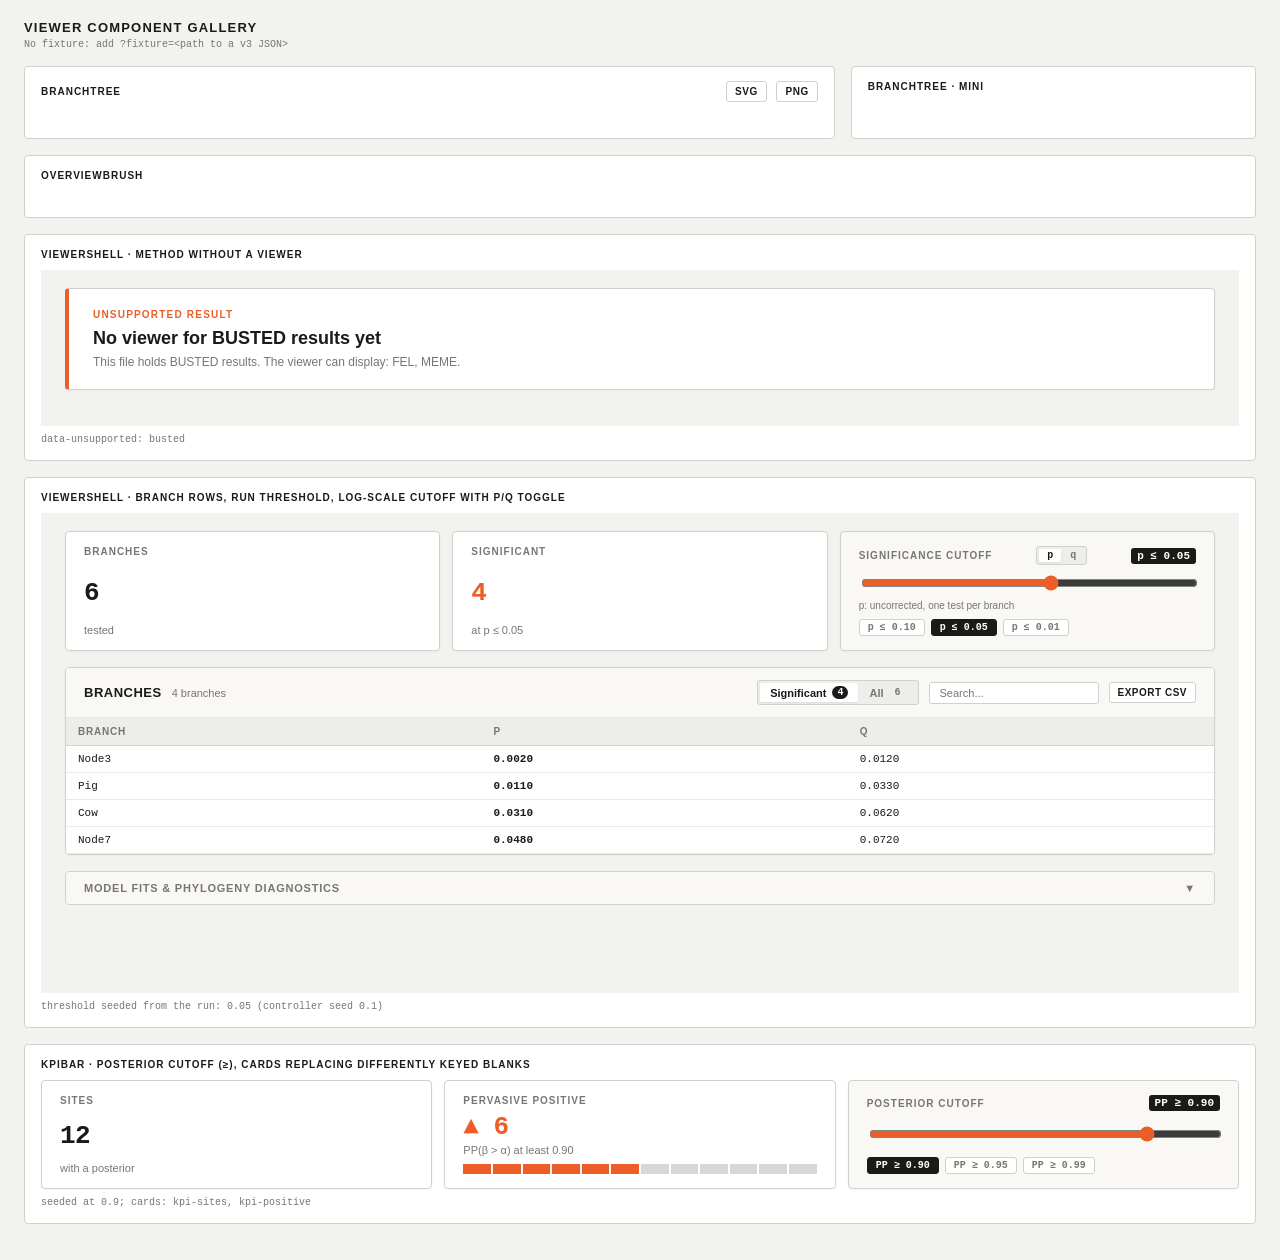
==== viz/fel-viewer/gallery.html @ 4c76a010 "viewer core: threshold controller caption, p/q toggle, log scale The controller config gains a capti" ====
<!DOCTYPE html>
<html lang="en">
<head>
  <meta charset="UTF-8" />
  <meta name="viewport" content="width=device-width, initial-scale=1.0" />
  <title>Viewer Component Gallery</title>
  <!--
    Developer gallery for viewer components that FEL/MEME do not mount. It loads the src
    modules directly (it is not embedded in hyphy3), so serve this directory over http:
      gallery.html?fixture=<path to a v3 JSON>[&sites=<v3 JSON with site_results>][&length=<branch_lengths key>]
    Paths are relative to this page. sites defaults to the fixture; length defaults to the
    first branch_lengths key found in phylogeny.nodes. The unsupported-method notice loads
    &unsupported=<result JSON of a method without a viewer>, or a synthetic BUSTED result.
    The branch-keyed shell runs a gallery-local config over synthetic branch rows, with a
    log-scale controller whose p/q toggle drives the shell's statistic. The posterior
    controller runs a standalone KpiBar over synthetic posteriors.
  -->
  <link rel="stylesheet" href="src/styles/viewer.css" />
  <style>
    body {
      margin: 0;
      padding: 20px 24px 36px;
      background-color: var(--chassis);
      color: var(--ink);
      font-family: -apple-system, BlinkMacSystemFont, "Helvetica Neue", Helvetica, Arial, sans-serif;
      -webkit-font-smoothing: antialiased;
    }
    h1 {
      font-size: 13px;
      letter-spacing: 1.2px;
      text-transform: uppercase;
      margin: 0 0 4px;
    }
    .gallery-source {
      font-family: "SF Mono", Monaco, monospace;
      font-size: 10px;
      color: var(--stone);
      margin-bottom: 16px;
    }
    .gallery-row {
      display: grid;
      grid-template-columns: minmax(0, 2fr) minmax(0, 1fr);
      gap: 16px;
      margin-bottom: 16px;
    }
    .gallery-card {
      background-color: var(--panel);
      border: 1px solid var(--hairline);
      border-radius: 4px;
      padding: 14px 16px;
      min-width: 0;
    }
    .gallery-card-head {
      display: flex;
      align-items: center;
      justify-content: space-between;
      margin-bottom: 10px;
      font-size: 10px;
      font-weight: 700;
      letter-spacing: 1px;
      text-transform: uppercase;
    }
    .gallery-card-head .plot-tool-btn {
      margin-left: 6px;
    }
    .gallery-note {
      font-family: "SF Mono", Monaco, monospace;
      font-size: 10px;
      color: var(--stone);
      margin-top: 8px;
      min-height: 12px;
    }
    body > .gallery-card + .gallery-card {
      margin-top: 16px;
    }
    #shell-unsupported.hyphy-fel-container {
      min-height: 0;
    }
    .gallery-card-head .seg-btn {
      font-size: 10px;
    }
  </style>
</head>
<body>
  <h1>Viewer Component Gallery</h1>
  <div class="gallery-source" id="gallery-source">No fixture: add ?fixture=&lt;path to a v3 JSON&gt;</div>

  <div class="gallery-row">
    <div class="gallery-card">
      <div class="gallery-card-head">
        <span>BranchTree</span>
        <span>
          <button type="button" class="plot-tool-btn" id="tree-svg">SVG</button>
          <button type="button" class="plot-tool-btn" id="tree-png">PNG</button>
        </span>
      </div>
      <div id="tree-full"></div>
      <div class="gallery-note" id="tree-note"></div>
    </div>
    <div class="gallery-card">
      <div class="gallery-card-head"><span>BranchTree · mini</span></div>
      <div id="tree-mini"></div>
    </div>
  </div>

  <div class="gallery-card">
    <div class="gallery-card-head"><span>OverviewBrush</span></div>
    <div id="brush"></div>
    <div class="gallery-note" id="brush-note"></div>
  </div>

  <div class="gallery-card">
    <div class="gallery-card-head"><span>ViewerShell · method without a viewer</span></div>
    <div id="shell-unsupported"></div>
    <div class="gallery-note" id="shell-note"></div>
  </div>

  <div class="gallery-card">
    <div class="gallery-card-head">
      <span>ViewerShell · branch rows, run threshold, log-scale cutoff with p/q toggle</span>
    </div>
    <div id="shell-branches"></div>
    <div class="gallery-note" id="branch-note"></div>
  </div>

  <div class="gallery-card">
    <div class="gallery-card-head"><span>KpiBar · posterior cutoff (≥), cards replacing differently keyed blanks</span></div>
    <div id="kpi-posterior"></div>
    <div class="gallery-note" id="posterior-note"></div>
  </div>

  <script type="module">
    import { ViewerShell } from './src/shell/viewer-shell.js';
    import { KpiBar, thresholdPasses, thresholdRelation } from './src/components/kpi-bar.js';
    import { ResultsTable } from './src/components/results-table.js';
    import { Drawer } from './src/components/drawer.js';
    import { BranchTree } from './src/components/branch-tree.js';
    import { OverviewBrush } from './src/components/overview-brush.js';
    import { PALETTE } from './src/data/palette.js';
    import { formatPValue, formatThreshold } from './src/core/format.js';

    const params = new URLSearchParams(location.search);
    const fetchJSON = path => fetch(path).then(r => {
      if (!r.ok) throw new Error(`${path}: HTTP ${r.status}`);
      return r.json();
    });

    // Sample style callback, shaped for aBSREL node metadata: significant branches are
    // split into their omega classes by proportion and labelled with the corrected p;
    // untested branches are dashed grey; everything else stays plain ink.
    function sampleStyle(threshold) {
      return (node, meta) => {
        if (!meta) return null;
        if (meta.is_tested === false) return { stroke: PALETTE.branchGrey, dash: [4, 3] };
        const p = meta.corrected_p_value;
        if (!(p <= threshold)) return null;
        return {
          stroke: PALETTE.accent,
          width: 3,
          segments: (meta.rate_distribution || []).map(c => ({
            fraction: c.proportion,
            stroke: c.omega > 1 ? PALETTE.accent : (c.omega < 1 ? PALETTE.purifying : PALETTE.ink)
          })),
          label: p === 0 ? 'p < 1e-16' : `p = ${formatPValue(p)}`
        };
      };
    }

    function firstLengthKey(nodes) {
      for (const meta of Object.values(nodes)) {
        const keys = Object.keys(meta.branch_lengths || {});
        if (keys.length) return keys[0];
      }
      return null;
    }

    function showTrees(json) {
      const phylogeny = json.phylogeny || {};
      const nodes = phylogeny.nodes || {};
      const lengthKey = params.get('length') || firstLengthKey(nodes);
      const threshold = json.statistical_tests?.branch_level_summary?.threshold ?? json.analysis?.settings?.p_threshold ?? 0.05;
      const style = sampleStyle(threshold);
      const note = document.getElementById('tree-note');

      const full = new BranchTree(document.getElementById('tree-full'), {
        lengthKey, style, exportName: 'gallery-tree',
        onHover: name => { note.textContent = name ? `hover: ${name}` : ''; },
        onSelect: name => { mini.highlight(name); }
      });
      const mini = new BranchTree(document.getElementById('tree-mini'), { lengthKey, style, mini: true });
      full.setLegend([
        { label: `ω > 1 class, Holm p ≤ ${formatThreshold(threshold)}`, stroke: PALETTE.accent },
        { label: 'ω < 1 class', stroke: PALETTE.purifying },
        { label: 'Not significant', stroke: PALETTE.ink },
        { label: 'Not tested', stroke: PALETTE.branchGrey, dash: true }
      ]);
      full.setTree(phylogeny.newick, nodes);
      mini.setTree(phylogeny.newick, nodes);
      note.textContent = `branch lengths: ${lengthKey || 'newick'}`;

      document.getElementById('tree-svg').addEventListener('click', () => full.exportSVG());
      document.getElementById('tree-png').addEventListener('click', () => full.exportPNG());
      return [full, mini];
    }

    function showBrush(json) {
      const note = document.getElementById('brush-note');
      const data = json.site_results?.data;
      const brush = new OverviewBrush(document.getElementById('brush'), {
        minSites: 0,
        threshold: json.analysis?.settings?.pvalue_threshold ?? 0.1,
        tone: (row, t) => (row.p_value <= t ? (row.beta > row.alpha ? 'accent' : 'purifying') : null),
        onSiteSelect: site => { note.textContent = `selected site ${site}`; },
        onViewportChange: (start, end) => { note.textContent = `window ${start + 1}–${end}`; }
      });
      if (!data?.site || !data.p_value) {
        note.textContent = 'This file has no site_results.p_value; pass &sites=<v3 JSON with site results>.';
        return brush;
      }
      const rows = data.site.map((site, i) => ({ site, p_value: data.p_value[i], alpha: data.alpha?.[i], beta: data.beta?.[i] }));
      brush.setData(rows, json.dataset?.codon_sites || rows.length);
      brush.setViewport(0, Math.min(40, rows.length));
      return brush;
    }

    // The shell recognizes the method but has no config for it, so it shows the notice
    // in place of a report rather than drawing the file as FEL
    async function showUnsupported() {
      const path = params.get('unsupported');
      const json = path ? await fetchJSON(path) : { analysis: { id: 'busted' } };
      const mount = document.getElementById('shell-unsupported');
      const note = document.getElementById('shell-note');
      mount.addEventListener('data-unsupported', e => { note.textContent = `data-unsupported: ${e.detail.method}`; });
      new ViewerShell(mount).load(json);
    }

    // A gallery-local branch-keyed config: rows are keyed by branch name and the parser has
    // no getSite, so the shell's site-select detail and the drawer go through config.row.
    // The file's run threshold (0.05) seeds the shell over the controller's seed (0.1),
    // and the p/q toggle switches the statistic every view tests and labels.
    const BRANCH_ROWS = [
      { branch: 'Node3', p: 0.002, q: 0.012 },
      { branch: 'Pig', p: 0.011, q: 0.033 },
      { branch: 'Cow', p: 0.031, q: 0.062 },
      { branch: 'Node7', p: 0.048, q: 0.072 },
      { branch: 'Human', p: 0.21, q: 0.25 },
      { branch: 'Mouse', p: 0.64, q: 0.64 }
    ];

    class BranchRows {
      constructor(json) {
        this.branches = json.branches;
        this.runThreshold = json.analysis.settings.pvalue_threshold;
        this.numSites = 0;
        this.numTaxa = json.branches.length;
      }
      getStats() {
        return { totalBranches: this.branches.length };
      }
    }

    const branchRow = (data, key) => data.branches.find(r => r.branch === key) || null;
    const passes = (row, t, view) => row[view.statistic] <= t;
    const significant = (view) => view.data.branches.filter(r => passes(r, view.threshold, view)).length;
    const BRANCH_CONTROLLER = {
      title: 'Significance Cutoff',
      statistic: 'p',
      direction: 'le',
      scale: 'log',
      min: 0.001,
      max: 1,
      step: 0.01,
      presets: [0.1, 0.05, 0.01],
      seed: 0.1,
      format: formatThreshold,
      caption: ({ statistic }) => statistic === 'q'
        ? 'q: Benjamini-Hochberg over the tested branches'
        : 'p: uncorrected, one test per branch',
      toggle: { statistics: ['p', 'q'] }
    };
    const statCell = (stat) => (r, view) =>
      `<td class="font-mono pval-cell ${view.statistic === stat && r[stat] <= view.threshold ? 'pval-sig font-bold' : ''}">${formatPValue(r[stat])}</td>`;

    const BRANCH_CONFIG = {
      id: 'branch-demo',
      Parser: BranchRows,
      controller: BRANCH_CONTROLLER,
      row: branchRow,
      defaultFilter: 'significant',
      kpis: (parent, hooks) => new KpiBar(parent, {
        cards: [
          { id: 'tested', label: 'Branches', value: stats => String(stats.totalBranches), sub: () => 'tested', tone: 'ink' },
          { id: 'sig', label: 'Significant', value: (stats, view) => String(significant(view)),
            sub: (stats, view) => `at ${view.statistic} ≤ ${formatThreshold(view.threshold)}`, tone: 'accent' }
        ],
        controller: BRANCH_CONTROLLER,
        threshold: hooks.threshold,
        statistic: hooks.statistic,
        onThresholdChange: hooks.onThresholdChange,
        onStatisticChange: hooks.onStatisticChange
      }),
      hero: () => ({ setData() {} }),
      table: (parent, hooks) => new ResultsTable(parent, {
        title: 'Branches',
        rowKey: 'branch',
        rows: data => data.branches,
        columns: [
          { id: 'branch', header: 'Branch', cell: r => `<td class="font-mono">${r.branch}</td>` },
          { id: 'p', header: 'p', cell: statCell('p') },
          { id: 'q', header: 'q', cell: statCell('q') }
        ],
        filters: [
          { id: 'significant', key: 'sig', label: 'Significant', count: (stats, view) => significant(view),
            test: passes, subtitle: n => `${n} branches` },
          { id: 'all', key: 'all', label: 'All', count: stats => stats.totalBranches,
            test: () => true, subtitle: n => `${n} branches` }
        ],
        emptyState: () => ({ title: 'No branch passes the cutoff.' }),
        threshold: hooks.threshold,
        statistic: hooks.statistic,
        filterType: hooks.filterType,
        onSelect: (key, row, action) => hooks.onSiteSelect(key, action)
      }),
      drawer: (container, hooks) => new Drawer(container, {
        emptyTag: 'Branch —',
        row: branchRow,
        header: (r, { threshold, statistic }) => r[statistic] <= threshold
          ? { tag: r.branch, tone: 'div', badge: `Significant (${statistic})` }
          : { tag: r.branch, tone: 'neutral', badge: 'Not significant' },
        tabs: [{
          id: 'summary',
          label: 'Branch',
          comment: 'Branch statistics',
          render: (panel, r, { statistic, threshold }) => {
            panel.textContent = `${r.branch}: ${statistic} = ${formatPValue(r[statistic])} against ${statistic} ≤ ${formatThreshold(threshold)}`;
          }
        }],
        threshold: hooks.threshold,
        statistic: hooks.statistic,
        onClose: hooks.onClose
      }),
      diagnostics: data => `<div class="diag-item"><span class="diag-lbl">Run threshold</span><span class="diag-val font-mono">${data.runThreshold}</span></div>`
    };

    function showBranchShell() {
      const mount = document.getElementById('shell-branches');
      const note = document.getElementById('branch-note');
      const shell = new ViewerShell(mount);
      shell.mount(BRANCH_CONFIG);
      mount.addEventListener('site-select', e => {
        note.textContent = `site-select: ${e.detail.site} → ${JSON.stringify(e.detail.raw)}`;
      });
      shell.load({ branches: BRANCH_ROWS, analysis: { settings: { pvalue_threshold: 0.05 } } });
      note.textContent = `threshold seeded from the run: ${shell.threshold} (controller seed ${BRANCH_CONTROLLER.seed})`;
      mount.addEventListener('statistic-change', e => {
        note.textContent = `statistic-change: ${e.detail.statistic}`;
      });
      mount.addEventListener('threshold-change', e => {
        note.textContent = `threshold-change: ${e.detail.threshold}`;
      });
    }

    // A 'ge' cutoff on posterior probabilities, FUBAR-style. The blank card is keyed
    // differently from the real ones, so setData redraws the cards from their own
    // markup, and the second card's widget gets its slot.
    const POSTERIOR_CONTROLLER = {
      title: 'Posterior Cutoff',
      statistic: 'PP',
      direction: 'ge',
      min: 0.5,
      max: 1,
      step: 0.01,
      presets: [0.9, 0.95, 0.99],
      seed: 0.9,
      format: formatThreshold
    };
    const POSTERIORS = [0.999, 0.993, 0.97, 0.955, 0.93, 0.91, 0.82, 0.64, 0.41, 0.12, 0.08, 0.03];

    function showPosteriorBar() {
      const note = document.getElementById('posterior-note');
      const positive = t => POSTERIORS.filter(pp => thresholdPasses(POSTERIOR_CONTROLLER, pp, t)).length;
      const bar = new KpiBar(document.getElementById('kpi-posterior'), {
        blank: [{ id: 'pending', label: 'Posterior Sites', placeholder: 'waiting for data' }],
        cards: [
          { id: 'sites', label: 'Sites', value: () => String(POSTERIORS.length), sub: () => 'with a posterior', tone: 'ink' },
          { id: 'positive', label: 'Pervasive Positive', tone: 'accent',
            value: (stats, view) => `▲ ${positive(view.threshold)}`,
            sub: (stats, view) => `PP(β > α) ${thresholdRelation(POSTERIOR_CONTROLLER)} ${formatThreshold(view.threshold)}`,
            widget: (el, stats, view) => {
              el.style.cssText = 'display:flex;gap:2px;margin-top:8px;height:10px';
              el.innerHTML = POSTERIORS.map(pp => {
                const on = thresholdPasses(POSTERIOR_CONTROLLER, pp, view.threshold);
                return `<span title="PP ${pp}" style="flex:1;background:${on ? PALETTE.accent : PALETTE.branchGrey};opacity:${on ? 1 : 0.35}"></span>`;
              }).join('');
            } }
        ],
        controller: POSTERIOR_CONTROLLER,
        onThresholdChange: t => { note.textContent = `onThresholdChange: ${t}`; }
      });
      bar.setData({ getStats: () => ({}) });
      note.textContent = `seeded at ${bar.threshold}; cards: ${[...bar.el.querySelectorAll('.kpi-card:not(.kpi-card-control)')].map(c => c.id).join(', ')}`;
      return bar;
    }

    async function main() {
      await showUnsupported();
      showBranchShell();
      showPosteriorBar();
      const fixture = params.get('fixture');
      if (!fixture) return;
      const sites = params.get('sites') || fixture;
      document.getElementById('gallery-source').textContent = `tree: ${fixture}   sites: ${sites}`;
      const [treeJSON, sitesJSON] = await Promise.all([fetchJSON(fixture), fetchJSON(sites)]);

      const trees = showTrees(treeJSON);
      const brush = showBrush(sitesJSON);
      const fit = () => {
        for (const tree of trees) tree.resize(tree.container.clientWidth);
        brush.resize(brush.container.clientWidth);
      };
      fit();
      window.addEventListener('resize', fit);
    }

    main().catch(err => {
      document.getElementById('gallery-source').textContent = String(err);
      console.error(err);
    });
  </script>
</body>
</html>
---- viz/fel-viewer/src/styles/viewer.css ----
/* Dieter Rams / Braun Industrial Minimalist Style Sheet for HyPhy FEL Web Widget */
/* Principles: Weniger, aber besser. Restrained, functional, precise, zero decoration. */

:root {
  /* Signal hues: accent marks the finding (diversifying), purifying is its mirror */
  --accent: #EB5E28;               /* Braun Signal Orange */
  --accent-tint: rgba(235, 94, 40, 0.15);
  --accent-tint-border: rgba(235, 94, 40, 0.3);
  --purifying: #1E40AF;            /* Technical Cobalt Blue */
  --purifying-tint: rgba(30, 64, 175, 0.12);
  --synonymous: #047857;           /* Deep green */
  --synonymous-tint: rgba(4, 120, 87, 0.12);

  /* Surfaces */
  --chassis: #F2F2EF;              /* Warm matte off-white chassis */
  --panel: #FFFFFF;                /* Crisp flat white panel */
  --panel-header: #FAF8F5;
  --inset: #EDEDE9;                /* Recessed wells and table heads */
  --row-hover: #F8F8F5;
  --row-selected: #FEF3C7;         /* Soft warm amber highlight */
  --tooltip-bg: rgba(26, 26, 24, 0.95);

  /* Ink and lines */
  --ink: #1A1A18;                  /* Rich charcoal ink */
  --knockout: #FFFFFF;             /* Text on filled ink or signal backgrounds */
  --stone: #767672;                /* Secondary warm stone label */
  --hairline: #D1D1CB;             /* Precision 1px structural line */
  --grid-line: #EAEAE6;            /* Subtle cell grid */

  /* Cool greys */
  --slate: #475569;
  --slate-light: #94A3B8;
  --slate-pale: #E2E8F0;
  --slate-faint: #F8FAFC;
}

:host, .hyphy-fel-container {
  display: flex;
  flex-direction: column;
  width: 100%;
  height: 100%;
  min-height: 480px;
  background-color: var(--chassis); /* Warm matte off-white chassis */
  color: var(--ink);             /* Rich charcoal ink */
  font-family: -apple-system, BlinkMacSystemFont, "Helvetica Neue", Helvetica, Arial, sans-serif;
  user-select: none;
  box-sizing: border-box;
  -webkit-font-smoothing: antialiased;
  -moz-osx-font-smoothing: grayscale;
  position: relative;
  overflow-y: auto;
  overflow-x: hidden;
}

*, *::before, *::after {
  box-sizing: border-box;
}

.font-mono {
  font-family: "SF Mono", Monaco, Menlo, Consolas, monospace !important;
}

.font-bold {
  font-weight: 700 !important;
}

.text-orange {
  color: var(--accent) !important;
}

.text-blue {
  color: var(--purifying) !important;
}

/* Main Dashboard Layout */
.hyphy-fel-layout {
  display: flex;
  flex-direction: column;
  padding: 18px 24px 36px 24px;
  gap: 16px;
  max-width: 1440px;
  margin: 0 auto;
  width: 100%;
}

/* 1. KPI Summary Bar */
.hyphy-kpi-bar {
  width: 100%;
}

.kpi-cards-grid {
  display: grid;
  grid-template-columns: repeat(auto-fit, minmax(200px, 1fr));
  gap: 12px;
}

.kpi-card {
  background-color: var(--panel);
  border: 1px solid var(--hairline);
  border-radius: 4px;
  padding: 14px 18px;
  display: flex;
  flex-direction: column;
  justify-content: space-between;
  box-shadow: 0 1px 3px rgba(0, 0, 0, 0.04);
}

.kpi-label {
  font-size: 10px;
  font-weight: 700;
  text-transform: uppercase;
  letter-spacing: 1px;
  color: var(--stone);
}

.kpi-value {
  font-size: 26px;
  font-weight: 700;
  color: var(--ink);
  letter-spacing: -0.5px;
  margin: 6px 0 2px 0;
  font-family: "SF Mono", Monaco, monospace;
}

.kpi-text-orange {
  color: var(--accent);
}

.kpi-text-blue {
  color: var(--purifying);
}

.kpi-text-muted {
  color: var(--stone);
}

.kpi-sub {
  font-size: 11px;
  color: var(--stone);
  font-weight: 500;
}

/* Interactive Controller Card */
.kpi-card-control {
  grid-column: span 1;
  background-color: var(--panel-header);
  border-color: var(--hairline);
}

.kpi-control-header {
  display: flex;
  justify-content: space-between;
  align-items: center;
}

.kpi-thresh-display {
  font-family: "SF Mono", Monaco, monospace;
  font-size: 11px;
  font-weight: 700;
  background-color: var(--ink);
  color: var(--knockout);
  padding: 2px 6px;
  border-radius: 3px;
}

.kpi-slider-row {
  margin: 8px 0 6px 0;
}

.kpi-slider {
  width: 100%;
  accent-color: var(--accent);
  cursor: pointer;
}

.kpi-presets-row {
  display: flex;
  gap: 6px;
}

.kpi-control-caption {
  font-size: 10px;
  color: var(--stone);
  margin: -2px 0 6px 0;
  line-height: 1.4;
}

.kpi-stat-toggle .seg-btn {
  padding: 1px 8px;
  font-size: 10px;
  font-family: "SF Mono", Monaco, monospace;
}

.preset-pill {
  background-color: var(--panel);
  border: 1px solid var(--hairline);
  color: var(--stone);
  padding: 2px 8px;
  font-size: 10px;
  font-weight: 600;
  border-radius: 3px;
  cursor: pointer;
  font-family: "SF Mono", Monaco, monospace;
  transition: all 0.15s;
}

.preset-pill:hover {
  border-color: var(--ink);
  color: var(--ink);
}

.preset-pill.active {
  background-color: var(--ink);
  border-color: var(--ink);
  color: var(--knockout);
}

/* 2. Evidence Plot Card (Hero Visual) */
.hyphy-evidence-plot-card {
  background-color: var(--panel);
  border: 1px solid var(--hairline);
  border-radius: 4px;
  box-shadow: 0 1px 3px rgba(0, 0, 0, 0.04);
  display: flex;
  flex-direction: column;
  overflow: hidden;
}

.evidence-plot-header {
  display: flex;
  justify-content: space-between;
  align-items: center;
  padding: 12px 18px;
  border-bottom: 1px solid var(--grid-line);
  background-color: var(--panel-header);
  flex-wrap: wrap;
  gap: 10px;
}

.plot-title-group {
  display: flex;
  align-items: baseline;
  gap: 10px;
}

.plot-title {
  font-size: 13px;
  font-weight: 700;
  letter-spacing: 0.5px;
  text-transform: uppercase;
  color: var(--ink);
}

.plot-subtitle {
  font-size: 11px;
  color: var(--stone);
  font-family: "SF Mono", Monaco, monospace;
}

.plot-actions {
  display: flex;
  align-items: center;
  gap: 12px;
}

.segmented-control {
  display: flex;
  background-color: var(--inset);
  border: 1px solid var(--hairline);
  border-radius: 3px;
  padding: 2px;
  gap: 1px;
}

.seg-btn {
  background: none;
  border: none;
  color: var(--stone);
  padding: 3px 10px;
  font-size: 11px;
  font-weight: 600;
  border-radius: 2px;
  cursor: pointer;
  transition: all 0.12s ease;
  display: flex;
  align-items: center;
  gap: 6px;
}

.seg-btn:hover {
  color: var(--ink);
}

.seg-btn.active {
  background-color: var(--panel);
  color: var(--ink);
  box-shadow: 0 1px 2px rgba(0, 0, 0, 0.08);
}

.badge-count {
  font-size: 10px;
  font-family: "SF Mono", Monaco, monospace;
  background-color: var(--inset);
  padding: 1px 5px;
  border-radius: 8px;
}

.seg-btn.active .badge-count {
  background-color: var(--ink);
  color: var(--knockout);
}

.plot-export-group {
  display: flex;
  gap: 4px;
}

.plot-tool-btn {
  background-color: var(--panel);
  border: 1px solid var(--hairline);
  color: var(--ink);
  font-size: 10px;
  font-weight: 700;
  padding: 4px 8px;
  border-radius: 3px;
  cursor: pointer;
  letter-spacing: 0.5px;
  text-transform: uppercase;
  transition: all 0.15s;
}

.plot-tool-btn:hover {
  background-color: var(--ink);
  color: var(--knockout);
  border-color: var(--ink);
}

.evidence-canvas-container {
  position: relative;
  width: 100%;
  height: 290px;
  background-color: var(--panel);
  cursor: crosshair;
}

.evidence-canvas {
  display: block;
  width: 100%;
  height: 100%;
}

/* Floating Tooltip */
.plot-tooltip {
  position: absolute;
  display: none;
  pointer-events: none;
  z-index: 50;
  background-color: var(--tooltip-bg);
  color: var(--knockout);
  padding: 12px 14px;
  border-radius: 4px;
  font-size: 11px;
  box-shadow: 0 4px 16px rgba(0, 0, 0, 0.18);
  min-width: 220px;
  max-width: 320px;
  backdrop-filter: blur(4px);
  border: 1px solid rgba(255, 255, 255, 0.12);
}

.tip-header {
  display: flex;
  justify-content: space-between;
  align-items: center;
  border-bottom: 1px solid rgba(255, 255, 255, 0.15);
  padding-bottom: 6px;
  margin-bottom: 8px;
}

.tip-title {
  font-weight: 700;
  font-size: 12px;
  letter-spacing: 0.5px;
}

.tip-badge {
  font-size: 9px;
  font-weight: 700;
  padding: 2px 6px;
  border-radius: 2px;
  text-transform: uppercase;
}

.tip-div {
  background-color: var(--accent);
  color: var(--knockout);
}

.tip-pur {
  background-color: var(--purifying);
  color: var(--knockout);
}

.tip-neutral {
  background-color: var(--slate);
  color: var(--slate-pale);
}

.tip-grid {
  display: grid;
  grid-template-columns: 1fr 1fr;
  gap: 4px 8px;
}

.tip-row {
  display: flex;
  justify-content: space-between;
  font-size: 11px;
}

.tip-lbl {
  color: var(--slate-light);
}

.tip-val {
  font-weight: 600;
}

.tip-sub {
  grid-column: span 2;
  margin-top: 6px;
  border-top: 1px dashed rgba(255, 255, 255, 0.15);
  padding-top: 6px;
  display: block;
}

.tip-val-sub {
  color: var(--slate-faint);
  font-weight: 500;
}

.tip-hint {
  margin-top: 8px;
  font-size: 9px;
  color: var(--slate-light);
  text-transform: uppercase;
  letter-spacing: 0.5px;
}

/* 3. Candidate Sites Table Card */
.hyphy-candidates-card {
  background-color: var(--panel);
  border: 1px solid var(--hairline);
  border-radius: 4px;
  box-shadow: 0 1px 3px rgba(0, 0, 0, 0.04);
  display: flex;
  flex-direction: column;
  overflow: hidden;
}

.candidates-header {
  display: flex;
  justify-content: space-between;
  align-items: center;
  padding: 12px 18px;
  border-bottom: 1px solid var(--grid-line);
  background-color: var(--panel-header);
  flex-wrap: wrap;
  gap: 12px;
}

.candidates-title-group {
  display: flex;
  align-items: baseline;
  gap: 10px;
}

.candidates-title {
  font-size: 13px;
  font-weight: 700;
  letter-spacing: 0.5px;
  text-transform: uppercase;
  color: var(--ink);
}

.candidates-subtitle {
  font-size: 11px;
  color: var(--stone);
}

.candidates-controls {
  display: flex;
  align-items: center;
  gap: 10px;
  flex-wrap: wrap;
}

.candidates-search-input {
  background-color: var(--panel);
  border: 1px solid var(--hairline);
  color: var(--ink);
  border-radius: 3px;
  padding: 4px 10px;
  font-size: 11px;
  outline: none;
  width: 170px;
  transition: border-color 0.15s;
}

.candidates-search-input:focus {
  border-color: var(--ink);
}

.candidates-table-scroll {
  max-height: 380px;
  overflow-y: auto;
  position: relative;
}

.candidates-table {
  width: 100%;
  border-collapse: collapse;
  font-size: 11px;
  text-align: left;
}

.candidates-table th {
  position: sticky;
  top: 0;
  background-color: var(--inset);
  border-bottom: 1px solid var(--hairline);
  color: var(--stone);
  font-size: 10px;
  font-weight: 700;
  text-transform: uppercase;
  letter-spacing: 0.8px;
  padding: 8px 12px;
  z-index: 10;
}

.candidates-table td {
  padding: 7px 12px;
  border-bottom: 1px solid var(--grid-line);
  color: var(--ink);
  vertical-align: middle;
}

.candidates-table tr {
  cursor: pointer;
  transition: background-color 0.12s;
}

.candidates-table tr:hover {
  background-color: var(--row-hover);
}

.candidates-table tr.row-selected {
  background-color: var(--row-selected) !important; /* Soft warm amber highlight */
}

.site-number {
  font-weight: 700;
  color: var(--ink);
}

.rate-alpha {
  color: var(--synonymous); /* Deep green synonymous */
}

.rate-beta {
  color: var(--accent); /* Signal orange nonsynonymous */
}

.rate-sep {
  color: var(--hairline);
  margin: 0 4px;
}

/* Micro Balance Bar */
.micro-balance-bar {
  display: flex;
  height: 6px;
  background-color: var(--grid-line);
  border-radius: 3px;
  overflow: hidden;
  width: 100%;
  max-width: 120px;
}

.bar-alpha {
  background-color: var(--synonymous);
  height: 100%;
}

.bar-beta {
  background-color: var(--accent);
  height: 100%;
}

/* MEME Weight Bar & EBF Badges */
.meme-weight-bar-wrapper {
  display: flex;
  align-items: center;
  gap: 8px;
  max-width: 140px;
}

.meme-weight-bar-wrapper .micro-balance-bar {
  flex: 1;
}

.bar-meme-weight {
  background-color: var(--accent);
  height: 100%;
}

.meme-weight-label {
  font-family: "SF Mono", Monaco, monospace;
  font-size: 11px;
  font-weight: 700;
  color: var(--ink);
  min-width: 32px;
}

.ebf-branch-badge {
  font-family: "SF Mono", Monaco, monospace;
  font-size: 10px;
  font-weight: 700;
  padding: 2px 6px;
  border-radius: 3px;
  display: inline-flex;
  align-items: center;
  gap: 3px;
  background-color: var(--inset);
  color: var(--stone);
}

.ebf-branch-badge.ebf-active {
  background-color: var(--accent-tint);
  color: var(--accent);
  border: 1px solid var(--accent-tint-border);
}

.tree-branch-ebf {
  stroke: var(--accent) !important;
  stroke-width: 3.5px !important;
}

.omega-badge {
  font-family: "SF Mono", Monaco, monospace;
  font-size: 11px;
  font-weight: 700;
  padding: 2px 6px;
  border-radius: 3px;
  background-color: var(--inset);
  color: var(--ink);
}

.omega-div {
  background-color: var(--accent-tint);
  color: var(--accent);
}

.omega-pur {
  background-color: var(--purifying-tint);
  color: var(--purifying);
}

.pval-sig {
  font-weight: 700;
  color: var(--ink);
}

.sub-text-wrapper {
  max-width: 380px;
  white-space: nowrap;
  overflow: hidden;
  text-overflow: ellipsis;
  font-size: 11px;
  color: var(--slate);
}

.btn-inspect {
  background: none;
  border: 1px solid var(--hairline);
  border-radius: 3px;
  padding: 2px 8px;
  font-size: 10px;
  font-weight: 700;
  color: var(--stone);
  cursor: pointer;
  letter-spacing: 0.5px;
  text-transform: uppercase;
  transition: all 0.15s;
}

.btn-inspect:hover {
  background-color: var(--ink);
  color: var(--knockout);
  border-color: var(--ink);
}

.btn-tree {
  background: none;
  border: 1px solid var(--synonymous);
  border-radius: 3px;
  padding: 2px 8px;
  font-size: 10px;
  font-weight: 700;
  color: var(--synonymous);
  cursor: pointer;
  letter-spacing: 0.5px;
  text-transform: uppercase;
  transition: all 0.15s;
  margin-left: 4px;
}

.btn-tree:hover {
  background-color: var(--synonymous);
  color: var(--knockout);
}

/* Empty State */
.candidates-empty-state {
  padding: 42px 24px;
  text-align: center;
}

.empty-icon {
  font-size: 32px;
  color: var(--hairline);
  margin-bottom: 8px;
}

.empty-title {
  font-size: 14px;
  font-weight: 700;
  color: var(--ink);
  letter-spacing: 0.5px;
  text-transform: uppercase;
}

.empty-desc {
  font-size: 12px;
  color: var(--stone);
  margin: 6px 0 16px 0;
}

/* Closest calls under an empty filter: below the cutoff, so drawn dimmed */
.empty-fallback {
  margin-top: 16px;
  text-align: left;
}

.empty-fallback-label {
  font-size: 10px;
  font-weight: 700;
  color: var(--stone);
  letter-spacing: 0.8px;
  text-transform: uppercase;
  margin-bottom: 6px;
}

.candidates-fallback tbody tr {
  opacity: 0.55;
}

.candidates-fallback tbody tr:hover {
  opacity: 1;
}

/* 4. Slide-over Inspector Drawer */
.hyphy-drawer-backdrop {
  position: fixed;
  top: 0;
  left: 0;
  right: 0;
  bottom: 0;
  background-color: rgba(0, 0, 0, 0.25);
  z-index: 200;
  opacity: 0;
  pointer-events: none;
  transition: opacity 0.2s ease;
  backdrop-filter: blur(1px);
}

.hyphy-drawer-backdrop.active {
  opacity: 1;
  pointer-events: auto;
}

.hyphy-site-drawer {
  position: fixed;
  top: 0;
  right: -640px;
  bottom: 0;
  width: 580px;
  max-width: 95vw;
  background-color: var(--panel);
  border-left: 1px solid var(--hairline);
  box-shadow: -4px 0 24px rgba(0, 0, 0, 0.12);
  z-index: 201;
  display: flex;
  flex-direction: column;
  transition: right 0.25s cubic-bezier(0.16, 1, 0.3, 1);
}

.hyphy-site-drawer.active {
  right: 0;
}

/* Site Tree Component */
.hyphy-site-tree-card {
  display: flex;
  flex-direction: column;
  gap: 12px;
}

.site-tree-header {
  display: flex;
  justify-content: space-between;
  align-items: center;
  flex-wrap: wrap;
  gap: 8px;
}

.site-tree-title-group {
  display: flex;
  align-items: baseline;
  gap: 8px;
}

.site-tree-title {
  font-size: 11px;
  font-weight: 700;
  text-transform: uppercase;
  letter-spacing: 1px;
  color: var(--stone);
}

.site-tree-subtitle {
  font-size: 10px;
  font-family: "SF Mono", Monaco, monospace;
  color: var(--ink);
}

.site-tree-controls {
  display: flex;
  align-items: center;
  gap: 6px;
}

.site-tree-legend {
  display: flex;
  flex-wrap: wrap;
  gap: 14px;
  padding: 8px 12px;
  background-color: var(--panel-header);
  border: 1px solid var(--grid-line);
  border-radius: 4px;
  font-size: 10px;
  color: var(--stone);
}

.tree-legend-item {
  display: flex;
  align-items: center;
  gap: 6px;
}

.tree-legend-line {
  display: inline-block;
  width: 16px;
  height: 2px;
  border-radius: 1px;
}

.site-tree-scroll {
  max-height: 520px;
  overflow-y: auto;
  overflow-x: auto;
  border: 1px solid var(--grid-line);
  border-radius: 4px;
  background-color: var(--panel);
  padding: 12px 8px;
}

.site-tree-svg-container {
  min-width: 100%;
}

.drawer-header {
  height: 52px;
  display: flex;
  align-items: center;
  justify-content: space-between;
  padding: 0 20px;
  border-bottom: 1px solid var(--hairline);
  background-color: var(--panel-header);
}

.drawer-title-group {
  display: flex;
  align-items: center;
  gap: 12px;
}

.drawer-site-tag {
  font-size: 15px;
  font-weight: 700;
  font-family: "SF Mono", Monaco, monospace;
  color: var(--ink);
}

.drawer-regime-badge {
  font-size: 10px;
  font-weight: 700;
  padding: 3px 8px;
  border-radius: 3px;
  text-transform: uppercase;
  letter-spacing: 0.5px;
}

.tag-div {
  background-color: var(--accent-tint);
  color: var(--accent);
}

.tag-pur {
  background-color: var(--purifying-tint);
  color: var(--purifying);
}

.tag-neutral {
  background-color: var(--inset);
  color: var(--stone);
}

.drawer-close-btn {
  background: none;
  border: none;
  font-size: 18px;
  color: var(--stone);
  cursor: pointer;
  padding: 4px 8px;
  border-radius: 4px;
  transition: all 0.15s;
}

.drawer-close-btn:hover {
  background-color: var(--inset);
  color: var(--ink);
}

.drawer-body {
  flex: 1 1 0%;
  overflow-y: auto;
  padding: 20px;
  display: flex;
  flex-direction: column;
  gap: 20px;
}

/* One muted line naming the tabs a result has no data for */
.drawer-tab-note {
  font-size: 11px;
  color: var(--stone);
  font-style: italic;
}

.drawer-section {
  display: flex;
  flex-direction: column;
  gap: 10px;
}

.drawer-section-title {
  font-size: 11px;
  font-weight: 700;
  text-transform: uppercase;
  letter-spacing: 1px;
  color: var(--stone);
  display: flex;
  justify-content: space-between;
  align-items: center;
}

.root-badge {
  font-size: 10px;
  color: var(--ink);
  font-family: "SF Mono", Monaco, monospace;
}

.drawer-stats-grid {
  display: grid;
  grid-template-columns: 1fr 1fr;
  gap: 8px;
}

.drawer-stat-card {
  background-color: var(--panel-header);
  border: 1px solid var(--grid-line);
  border-radius: 4px;
  padding: 10px 12px;
}

.dstat-label {
  font-size: 9px;
  font-weight: 700;
  text-transform: uppercase;
  letter-spacing: 0.8px;
  color: var(--stone);
}

.dstat-value {
  font-size: 16px;
  color: var(--ink);
  margin: 4px 0 2px 0;
}

.dstat-sub {
  font-size: 10px;
  color: var(--stone);
}

.sub-history-callout {
  background-color: var(--panel-header);
  border: 1px solid var(--hairline);
  border-left: 3px solid var(--accent);
  border-radius: 3px;
  padding: 10px 14px;
  font-size: 11px;
  color: var(--ink);
  line-height: 1.5;
}

.events-table-wrapper {
  border: 1px solid var(--grid-line);
  border-radius: 4px;
  overflow: hidden;
}

.events-table {
  width: 100%;
  border-collapse: collapse;
  font-size: 11px;
}

.events-table th {
  background-color: var(--inset);
  border-bottom: 1px solid var(--hairline);
  color: var(--stone);
  font-size: 9px;
  font-weight: 700;
  text-transform: uppercase;
  letter-spacing: 0.8px;
  padding: 6px 10px;
}

.events-table td {
  padding: 6px 10px;
  border-bottom: 1px solid var(--grid-line);
}

.ev-tag {
  font-size: 9px;
  font-weight: 700;
  padding: 1px 6px;
  border-radius: 2px;
  text-transform: uppercase;
}

.ev-syn {
  background-color: var(--synonymous-tint);
  color: var(--synonymous);
}

.ev-nonsyn {
  background-color: var(--accent-tint);
  color: var(--accent);
}

.empty-events-notice {
  font-size: 11px;
  color: var(--stone);
  font-style: italic;
  padding: 8px 0;
}

.extant-chips-grid {
  display: flex;
  flex-wrap: wrap;
  gap: 6px;
}

.extant-chip {
  background-color: var(--inset);
  border: 1px solid var(--hairline);
  border-radius: 3px;
  padding: 4px 8px;
  display: flex;
  align-items: center;
  gap: 6px;
  font-size: 11px;
}

.extant-codon {
  font-weight: 700;
  color: var(--ink);
}

.extant-count {
  color: var(--stone);
}

/* 5. Collapsible Diagnostics Section */
.hyphy-diagnostics-card {
  background-color: var(--panel);
  border: 1px solid var(--hairline);
  border-radius: 4px;
  overflow: hidden;
}

.diagnostics-toggle-btn {
  width: 100%;
  display: flex;
  justify-content: space-between;
  align-items: center;
  padding: 10px 18px;
  background-color: var(--panel-header);
  border: none;
  font-size: 11px;
  font-weight: 700;
  text-transform: uppercase;
  letter-spacing: 0.8px;
  color: var(--stone);
  cursor: pointer;
  text-align: left;
}

.diagnostics-toggle-btn:hover {
  color: var(--ink);
}

.diagnostics-content {
  padding: 14px 18px;
  border-top: 1px solid var(--grid-line);
  font-size: 11px;
  display: none;
}

.diagnostics-content.active {
  display: block;
}

.diag-grid {
  display: grid;
  grid-template-columns: repeat(auto-fit, minmax(200px, 1fr));
  gap: 12px;
  margin-bottom: 12px;
}

.diag-item {
  display: flex;
  flex-direction: column;
  gap: 2px;
}

.diag-lbl {
  font-size: 9px;
  color: var(--stone);
  font-weight: 700;
  text-transform: uppercase;
}

.diag-val {
  font-family: "SF Mono", Monaco, monospace;
  font-weight: 600;
  color: var(--ink);
}

.newick-box {
  width: 100%;
  max-height: 80px;
  background-color: var(--inset);
  border: 1px solid var(--hairline);
  border-radius: 3px;
  padding: 8px;
  font-family: "SF Mono", Monaco, monospace;
  font-size: 10px;
  color: var(--slate);
  overflow-x: auto;
  white-space: pre;
}

/* Branch Tree (whole-tree renderer) */
.hyphy-branch-tree {
  display: flex;
  flex-direction: column;
  gap: 8px;
}

.branch-tree-legend {
  display: flex;
  flex-wrap: wrap;
  gap: 14px;
  font-size: 10px;
  color: var(--stone);
}

.hyphy-branch-tree.mini .branch-tree-legend {
  gap: 10px;
  font-size: 9px;
}

.branch-tree-legend-item {
  display: inline-flex;
  align-items: center;
  gap: 6px;
}

.branch-tree-swatch {
  display: inline-block;
  width: 18px;
}

.hyphy-tree-canvas {
  display: block;
  cursor: pointer;
}

/* Overview Brush (whole-alignment strip with a draggable window) */
.hyphy-overview-panel {
  display: flex;
  flex-direction: column;
  gap: 6px;
}

.hyphy-overview-header {
  display: flex;
  align-items: center;
  justify-content: space-between;
  gap: 12px;
}

.overview-left-group,
.overview-nav-btns {
  display: flex;
  align-items: center;
  gap: 8px;
}

.overview-title {
  font-size: 10px;
  font-weight: 700;
  letter-spacing: 1px;
  text-transform: uppercase;
  color: var(--ink);
}

.overview-status {
  font-family: "SF Mono", Monaco, monospace;
  font-size: 10px;
  color: var(--stone);
}

.hyphy-overview-canvas {
  display: block;
  cursor: crosshair;
}

/* Dark Theme Overrides */
.hyphy-theme-dark, :host([theme="dark"]) {
  background-color: #121212;
  color: #E2E8F0;
}

.hyphy-theme-dark .kpi-card,
.hyphy-theme-dark .hyphy-evidence-plot-card,
.hyphy-theme-dark .hyphy-candidates-card,
.hyphy-theme-dark .hyphy-diagnostics-card,
.hyphy-theme-dark .hyphy-site-drawer {
  background-color: #1E1E1E;
  border-color: #333333;
}

.hyphy-theme-dark .kpi-card-control,
.hyphy-theme-dark .evidence-plot-header,
.hyphy-theme-dark .candidates-header,
.hyphy-theme-dark .drawer-header,
.hyphy-theme-dark .diagnostics-toggle-btn {
  background-color: #252525;
  border-color: #333333;
}

.hyphy-theme-dark .kpi-value,
.hyphy-theme-dark .plot-title,
.hyphy-theme-dark .candidates-title,
.hyphy-theme-dark .candidates-table td,
.hyphy-theme-dark .site-number,
.hyphy-theme-dark .dstat-value,
.hyphy-theme-dark .drawer-site-tag,
.hyphy-theme-dark .extant-codon,
.hyphy-theme-dark .diag-val {
  color: #F8FAFC;
}

.hyphy-theme-dark .candidates-table th,
.hyphy-theme-dark .events-table th {
  background-color: #2D2D2D;
  border-color: #404040;
  color: #94A3B8;
}

.hyphy-theme-dark .candidates-table td,
.hyphy-theme-dark .events-table td {
  border-color: #2D2D2D;
}

.hyphy-theme-dark .candidates-table tr:hover {
  background-color: #262626;
}

.hyphy-theme-dark .candidates-table tr.row-selected {
  background-color: #3A2F1D !important;
}

.hyphy-theme-dark .evidence-canvas-container {
  background-color: #1E1E1E;
}

.hyphy-theme-dark .segmented-control,
.hyphy-theme-dark .candidates-search-input,
.hyphy-theme-dark .plot-tool-btn,
.hyphy-theme-dark .btn-inspect,
.hyphy-theme-dark .preset-pill,
.hyphy-theme-dark .extant-chip,
.hyphy-theme-dark .drawer-stat-card,
.hyphy-theme-dark .sub-history-callout,
.hyphy-theme-dark .newick-box {
  background-color: #2D2D2D;
  border-color: #404040;
  color: #E2E8F0;
}

.hyphy-theme-dark .seg-btn.active {
  background-color: #3B82F6;
  color: #FFFFFF;
}

.hyphy-theme-dark .omega-badge {
  background-color: #2D2D2D;
  color: #F8FAFC;
}

.hyphy-theme-dark .meme-weight-label {
  color: #F8FAFC;
}

.hyphy-theme-dark .ebf-branch-badge {
  background-color: #2D2D2D;
  color: #94A3B8;
}

.hyphy-theme-dark .ebf-branch-badge.ebf-active {
  background-color: rgba(235, 94, 40, 0.25);
  color: #FB923C;
  border-color: rgba(235, 94, 40, 0.5);
}

/* Notice shown for a recognized method that has no viewer yet */
.hyphy-unsupported-notice {
  background-color: var(--panel);
  border: 1px solid var(--hairline);
  border-left: 4px solid var(--accent);
  border-radius: 4px;
  padding: 20px 24px;
  box-shadow: 0 1px 3px rgba(0, 0, 0, 0.04);
}

.unsupported-notice-tag {
  font-size: 10px;
  font-weight: 700;
  letter-spacing: 1.2px;
  text-transform: uppercase;
  color: var(--accent);
  margin-bottom: 8px;
}

.unsupported-notice-title {
  font-size: 18px;
  font-weight: 700;
  color: var(--ink);
  margin-bottom: 6px;
}

.unsupported-notice-body {
  font-size: 12px;
  color: var(--stone);
}

.hyphy-theme-dark .hyphy-unsupported-notice {
  background-color: #1E1E1E;
  border-color: #333333;
  border-left-color: var(--accent);
}

.hyphy-theme-dark .unsupported-notice-title {
  color: #F8FAFC;
}
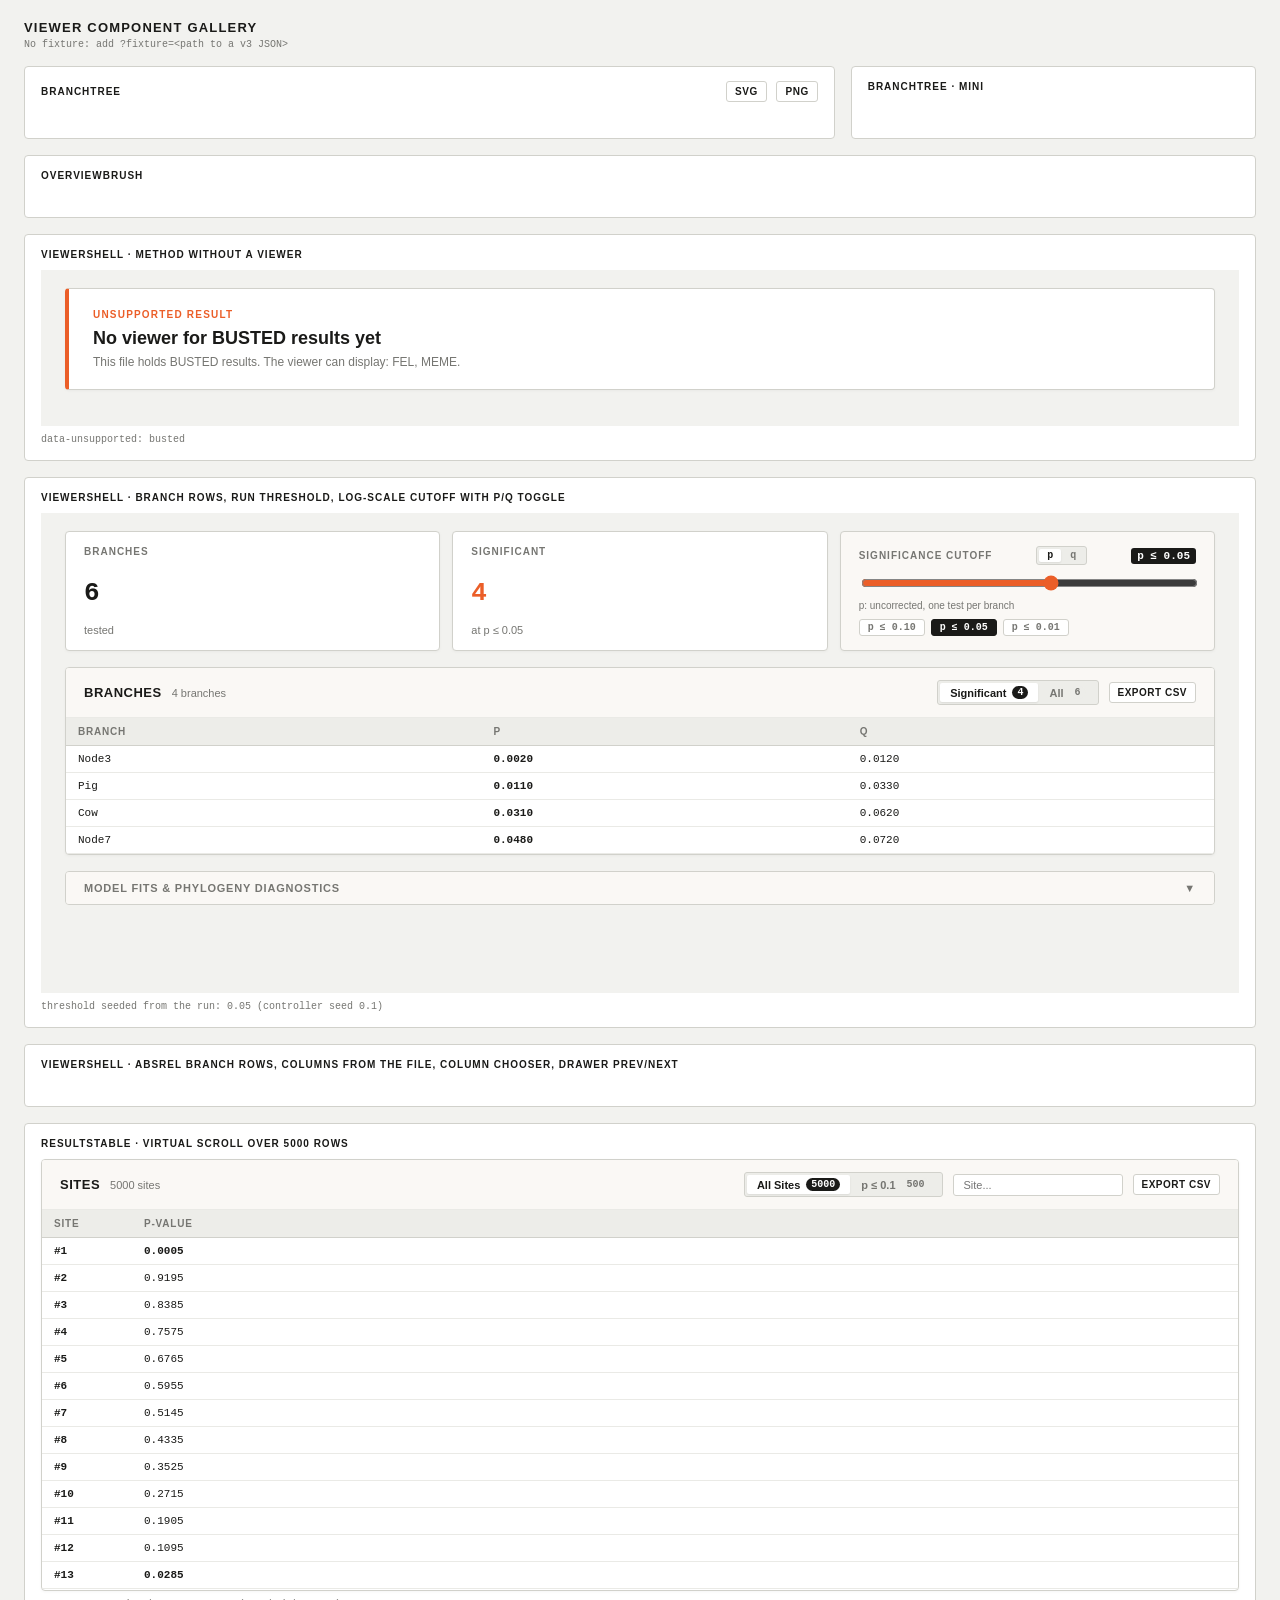
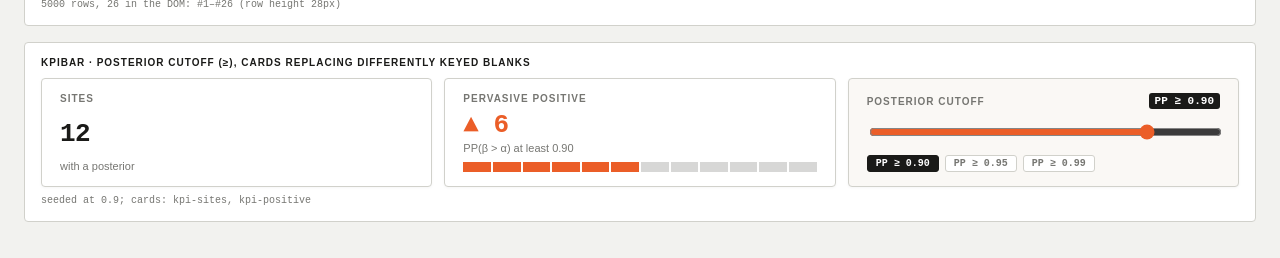
==== commit ce732e37: "viewer core: dynamic table columns, column chooser, virtual rows, drawer stepping ResultsTable colum" ====
--- a/viz/fel-viewer/gallery.html
+++ b/viz/fel-viewer/gallery.html
@@ -14,6 +14,10 @@
     The branch-keyed shell runs a gallery-local config over synthetic branch rows, with a
     log-scale controller whose p/q toggle drives the shell's statistic. The posterior
     controller runs a standalone KpiBar over synthetic posteriors.
+    The aBSREL table reads branch_results from &branches=<v3 aBSREL JSON> (default: the
+    fixture when it has them): its columns come from the file's declared columns, some
+    start hidden behind the column chooser, and the drawer steps through the visible rows.
+    The virtual table draws 5000 synthetic rows a window at a time.
   -->
   <link rel="stylesheet" href="src/styles/viewer.css" />
   <style>
@@ -121,6 +125,20 @@
     </div>
     <div id="shell-branches"></div>
     <div class="gallery-note" id="branch-note"></div>
+  </div>
+
+  <div class="gallery-card">
+    <div class="gallery-card-head">
+      <span>ViewerShell · aBSREL branch rows, columns from the file, column chooser, drawer prev/next</span>
+    </div>
+    <div id="shell-absrel"></div>
+    <div class="gallery-note" id="absrel-note"></div>
+  </div>
+
+  <div class="gallery-card">
+    <div class="gallery-card-head"><span>ResultsTable · virtual scroll over 5000 rows</span></div>
+    <div id="table-virtual"></div>
+    <div class="gallery-note" id="virtual-note"></div>
   </div>
 
   <div class="gallery-card">
@@ -402,14 +420,216 @@
       return bar;
     }
 
+    // aBSREL's v3 branch_results: a columnar table whose columns the file declares. The
+    // config builds one table column per declared column, so the table's columns are
+    // resolved from each load; the Holm p and LRT show by default, the rest wait in the
+    // chooser, and the EBF count is gated on a capability the parser derives from the file.
+    class AbsrelBranches {
+      constructor(json) {
+        const table = json.branch_results;
+        const ids = Object.keys(table.data);
+        this.declared = table.columns;
+        this.branches = table.data.branch.map((branch, i) => Object.fromEntries(ids.map(id => [id, table.data[id][i]])));
+        this.runThreshold = json.statistical_tests?.branch_level_summary?.threshold ?? null;
+        this.capabilities = { ebf: ids.includes('sites_ebf_100'), srv: Boolean(json.settings?.srv) };
+        this.numSites = json.dataset?.codon_sites;
+        this.numTaxa = json.dataset?.taxa_count;
+      }
+      getStats(t) {
+        return { tested: this.branches.length, positive: this.branches.filter(r => r.corrected_p_value <= t).length };
+      }
+    }
+
+    const ABSREL_HEADERS = {
+      corrected_p_value: 'Holm p',
+      uncorrected_p_value: 'p',
+      lrt: 'LRT',
+      baseline_omega: 'Baseline ω',
+      full_branch_length: 'Length',
+      rate_classes: 'ω classes',
+      sites_ebf_100: 'Sites EBF ≥ 100'
+    };
+    const ABSREL_HIDDEN = ['uncorrected_p_value', 'baseline_omega', 'full_branch_length'];
+    const ABSREL_CAPABILITY = { sites_ebf_100: 'ebf' };
+
+    function absrelValue(id, type, value, view) {
+      if (/p_value$/.test(id)) {
+        const sig = id === 'corrected_p_value' && value <= view.threshold;
+        return `<td class="font-mono pval-cell ${sig ? 'pval-sig font-bold' : ''}">${formatPValue(value)}</td>`;
+      }
+      if (type === 'float') return `<td class="font-mono">${value.toFixed(3)}</td>`;
+      return `<td class="font-mono">${value}</td>`;
+    }
+
+    function absrelColumns(data) {
+      const declared = Object.entries(data.declared)
+        .filter(([id]) => id !== 'branch' && id !== 'positive')
+        .map(([id, meta]) => ({
+          id,
+          header: ABSREL_HEADERS[id] || id,
+          title: meta.description,
+          hiddenByDefault: ABSREL_HIDDEN.includes(id),
+          availableWhen: ABSREL_CAPABILITY[id] && (caps => caps[ABSREL_CAPABILITY[id]]),
+          cell: (r, view) => absrelValue(id, meta.type, r[id], view),
+          csv: [{ header: id, value: r => r[id] }],
+          sort: r => r[id]
+        }));
+      return [
+        { id: 'branch', header: 'Branch', cell: r => `<td class="font-mono font-bold">${r.branch}</td>`,
+          csv: [{ header: 'branch', value: r => r.branch }], sort: r => r.branch },
+        ...declared,
+        { id: 'srv', header: 'SRV', availableWhen: caps => caps.srv, cell: () => '<td>—</td>' }
+      ];
+    }
+
+    const absrelRow = (data, key) => data.branches.find(r => r.branch === key) || null;
+    const ABSREL_CONTROLLER = {
+      title: 'Holm p Cutoff',
+      statistic: 'p',
+      direction: 'le',
+      min: 0.001,
+      max: 0.2,
+      step: 0.005,
+      presets: [0.1, 0.05, 0.01],
+      seed: 0.05,
+      format: formatThreshold
+    };
+
+    const ABSREL_CONFIG = {
+      id: 'absrel-demo',
+      Parser: AbsrelBranches,
+      controller: ABSREL_CONTROLLER,
+      row: absrelRow,
+      defaultFilter: 'all',
+      kpis: (parent, hooks) => new KpiBar(parent, {
+        cards: [
+          { id: 'tested', label: 'Tested Branches', value: stats => String(stats.tested), sub: (stats, { data }) => `${data.numTaxa} taxa`, tone: 'ink' },
+          { id: 'positive', label: 'Episodic Selection', value: stats => `▲ ${stats.positive}`,
+            sub: (stats, view) => `Holm p ≤ ${formatThreshold(view.threshold)}`, tone: 'accent' }
+        ],
+        controller: ABSREL_CONTROLLER,
+        threshold: hooks.threshold,
+        statistic: hooks.statistic,
+        onThresholdChange: hooks.onThresholdChange
+      }),
+      hero: () => ({ setData() {} }),
+      table: (parent, hooks) => new ResultsTable(parent, {
+        title: 'Branches',
+        rowKey: 'branch',
+        rows: data => data.branches,
+        columns: absrelColumns,
+        filters: [
+          { id: 'positive', key: 'pos', glyph: '▲', label: 'Episodic', count: stats => stats.positive,
+            test: (r, t) => r.corrected_p_value <= t, subtitle: (n, t) => `${n} branches at Holm p ≤ ${formatThreshold(t)}` },
+          { id: 'all', key: 'all', label: 'All Branches', count: stats => stats.tested,
+            test: () => true, subtitle: n => `all ${n} tested branches` }
+        ],
+        defaultSort: { column: 'corrected_p_value', dir: 'asc' },
+        search: { placeholder: 'Branch name...', match: (r, q) => r.branch.toLowerCase().includes(q),
+          noMatch: { title: 'No branch matches' } },
+        emptyState: () => ({ title: 'No branch passes the cutoff.' }),
+        exportName: 'gallery_absrel',
+        threshold: hooks.threshold,
+        statistic: hooks.statistic,
+        filterType: hooks.filterType,
+        onSelect: (key, row, action) => hooks.onSiteSelect(key, action)
+      }),
+      drawer: (container, hooks) => new Drawer(container, {
+        emptyTag: 'Branch —',
+        row: absrelRow,
+        header: (r, { threshold }) => r.corrected_p_value <= threshold
+          ? { tag: r.branch, tone: 'div', badge: '▲ Episodic Selection' }
+          : { tag: r.branch, tone: 'neutral', badge: 'Not significant' },
+        tabs: [{
+          id: 'summary',
+          label: 'Branch',
+          comment: 'Declared branch_results columns',
+          render: (panel, r, { data }) => {
+            panel.innerHTML = `<div class="drawer-section"><div class="drawer-stats-grid">${Object.entries(data.declared)
+              .filter(([id]) => id !== 'branch')
+              .map(([id, meta]) => `<div class="drawer-stat-card" title="${meta.description}">
+                <span class="dstat-label">${ABSREL_HEADERS[id] || id}</span>
+                <span class="dstat-value font-mono">${typeof r[id] === 'number' && !Number.isInteger(r[id]) ? formatPValue(r[id]) : r[id]}</span>
+              </div>`).join('')}</div></div>`;
+          }
+        }],
+        siblings: hooks.siblings,
+        onStep: hooks.onStep,
+        threshold: hooks.threshold,
+        statistic: hooks.statistic,
+        onClose: hooks.onClose
+      }),
+      diagnostics: data => `<div class="diag-item"><span class="diag-lbl">Run threshold</span><span class="diag-val font-mono">${data.runThreshold}</span></div>`
+    };
+
+    function showAbsrelShell(json) {
+      const mount = document.getElementById('shell-absrel');
+      const note = document.getElementById('absrel-note');
+      if (!json?.branch_results) {
+        note.textContent = 'This file has no branch_results; pass &branches=<v3 aBSREL JSON>.';
+        return null;
+      }
+      // aBSREL has no registered config yet, so its analysis id would bring the unsupported
+      // notice; the shell gets the v3 sections the parser reads, under the mounted config
+      const shell = new ViewerShell(mount);
+      shell.mount(ABSREL_CONFIG);
+      shell.load({
+        branch_results: json.branch_results,
+        statistical_tests: json.statistical_tests,
+        dataset: json.dataset,
+        settings: json.analysis?.settings
+      });
+      const offered = shell.table.columns.filter(c => c.cell).map(c => c.id);
+      const gated = absrelColumns(shell.data).filter(c => !offered.includes(c.id) && c.cell).map(c => c.id);
+      note.textContent = `columns from the file: ${offered.join(', ')}; gated out: ${gated.join(', ') || 'none'}`;
+      mount.addEventListener('site-select', e => {
+        note.textContent = `site-select: ${e.detail.site} (${shell.siblingKeys().indexOf(e.detail.site) + 1} of ${shell.siblingKeys().length} visible rows)`;
+      });
+      return shell;
+    }
+
+    // Synthetic site rows past the virtual threshold: only the rows in view are in the DOM
+    function showVirtualTable() {
+      const note = document.getElementById('virtual-note');
+      const rows = Array.from({ length: 5000 }, (_, i) => ({ site: i + 1, p: ((i * 7919) % 1000) / 1000 + 0.0005 }));
+      const table = new ResultsTable(document.getElementById('table-virtual'), {
+        title: 'Sites',
+        rows: data => data.rows,
+        columns: [
+          { id: 'site', header: 'Site', width: 90, cell: r => `<td class="font-mono font-bold">#${r.site}</td>`, sort: r => r.site },
+          { id: 'p', header: 'p-value', cell: (r, { threshold }) => `<td class="font-mono pval-cell ${r.p <= threshold ? 'pval-sig font-bold' : ''}">${formatPValue(r.p)}</td>`, sort: r => r.p }
+        ],
+        filters: [
+          { id: 'all', key: 'vall', label: 'All Sites', count: () => rows.length, test: () => true, subtitle: n => `${n} sites` },
+          { id: 'sig', key: 'vsig', label: 'p ≤ 0.1', count: () => rows.filter(r => r.p <= 0.1).length, test: (r, t) => r.p <= t, subtitle: n => `${n} sites` }
+        ],
+        search: { placeholder: 'Site...', match: (r, q) => String(r.site).startsWith(q), noMatch: { title: 'No site matches' } },
+        emptyState: () => ({ title: 'No rows' }),
+        virtualize: true,
+        threshold: 0.1,
+        onSelect: site => { note.textContent = `selected site ${site}`; }
+      });
+      table.setData({ rows, getStats: () => ({}) });
+      const report = () => {
+        const drawn = table.tbody.querySelectorAll('tr[data-site]');
+        note.textContent = `${table.bodyRows.length} rows, ${drawn.length} in the DOM: #${drawn[0].dataset.site}–#${drawn[drawn.length - 1].dataset.site} (row height ${table.rowHeight}px)`;
+      };
+      table.tableScroll.addEventListener('scroll', () => requestAnimationFrame(report));
+      report();
+      return table;
+    }
+
     async function main() {
       await showUnsupported();
       showBranchShell();
       showPosteriorBar();
+      showVirtualTable();
       const fixture = params.get('fixture');
+      const branches = params.get('branches') || fixture;
+      if (branches) showAbsrelShell(await fetchJSON(branches));
       if (!fixture) return;
       const sites = params.get('sites') || fixture;
-      document.getElementById('gallery-source').textContent = `tree: ${fixture}   sites: ${sites}`;
+      document.getElementById('gallery-source').textContent = `tree: ${fixture}   sites: ${sites}   branches: ${branches}`;
       const [treeJSON, sitesJSON] = await Promise.all([fetchJSON(fixture), fetchJSON(sites)]);
 
       const trees = showTrees(treeJSON);
--- a/viz/fel-viewer/src/styles/viewer.css
+++ b/viz/fel-viewer/src/styles/viewer.css
@@ -510,6 +510,56 @@
   border-color: var(--ink);
 }
 
+.column-chooser {
+  position: relative;
+}
+
+.column-chooser > summary {
+  list-style: none;
+}
+
+.column-chooser > summary::-webkit-details-marker {
+  display: none;
+}
+
+.column-chooser[open] > summary {
+  background-color: var(--ink);
+  color: var(--knockout);
+  border-color: var(--ink);
+}
+
+.column-chooser-menu {
+  position: absolute;
+  right: 0;
+  top: calc(100% + 4px);
+  z-index: 20;
+  display: flex;
+  flex-direction: column;
+  gap: 2px;
+  min-width: 160px;
+  padding: 6px 4px;
+  background-color: var(--panel);
+  border: 1px solid var(--hairline);
+  border-radius: 3px;
+  box-shadow: 0 4px 12px rgba(0, 0, 0, 0.08);
+}
+
+.column-chooser-item {
+  display: flex;
+  align-items: center;
+  gap: 6px;
+  padding: 3px 8px;
+  font-size: 11px;
+  color: var(--ink);
+  white-space: nowrap;
+  cursor: pointer;
+  border-radius: 2px;
+}
+
+.column-chooser-item:hover {
+  background-color: var(--row-hover);
+}
+
 .candidates-table-scroll {
   max-height: 380px;
   overflow-y: auto;
@@ -758,6 +808,17 @@
   letter-spacing: 0.8px;
   text-transform: uppercase;
   margin-bottom: 6px;
+}
+
+.candidates-table tr.virtual-spacer,
+.candidates-table tr.virtual-spacer:hover {
+  cursor: default;
+  background-color: transparent;
+}
+
+.candidates-table tr.virtual-spacer td {
+  padding: 0;
+  border: 0;
 }
 
 .candidates-fallback tbody tr {
@@ -951,6 +1012,41 @@
   color: var(--ink);
 }
 
+.drawer-step {
+  display: inline-flex;
+  align-items: center;
+  gap: 2px;
+}
+
+.drawer-step-btn {
+  background: none;
+  border: 1px solid var(--hairline);
+  color: var(--ink);
+  font-size: 14px;
+  line-height: 1;
+  width: 22px;
+  height: 22px;
+  border-radius: 3px;
+  cursor: pointer;
+}
+
+.drawer-step-btn:hover:not(:disabled) {
+  background-color: var(--inset);
+}
+
+.drawer-step-btn:disabled {
+  color: var(--hairline);
+  cursor: default;
+}
+
+.drawer-step-pos {
+  min-width: 44px;
+  text-align: center;
+  font-size: 10px;
+  font-family: "SF Mono", Monaco, monospace;
+  color: var(--stone);
+}
+
 .drawer-body {
   flex: 1 1 0%;
   overflow-y: auto;
@@ -1329,6 +1425,7 @@
 }
 
 .hyphy-theme-dark .segmented-control,
+.hyphy-theme-dark .column-chooser-menu,
 .hyphy-theme-dark .candidates-search-input,
 .hyphy-theme-dark .plot-tool-btn,
 .hyphy-theme-dark .btn-inspect,
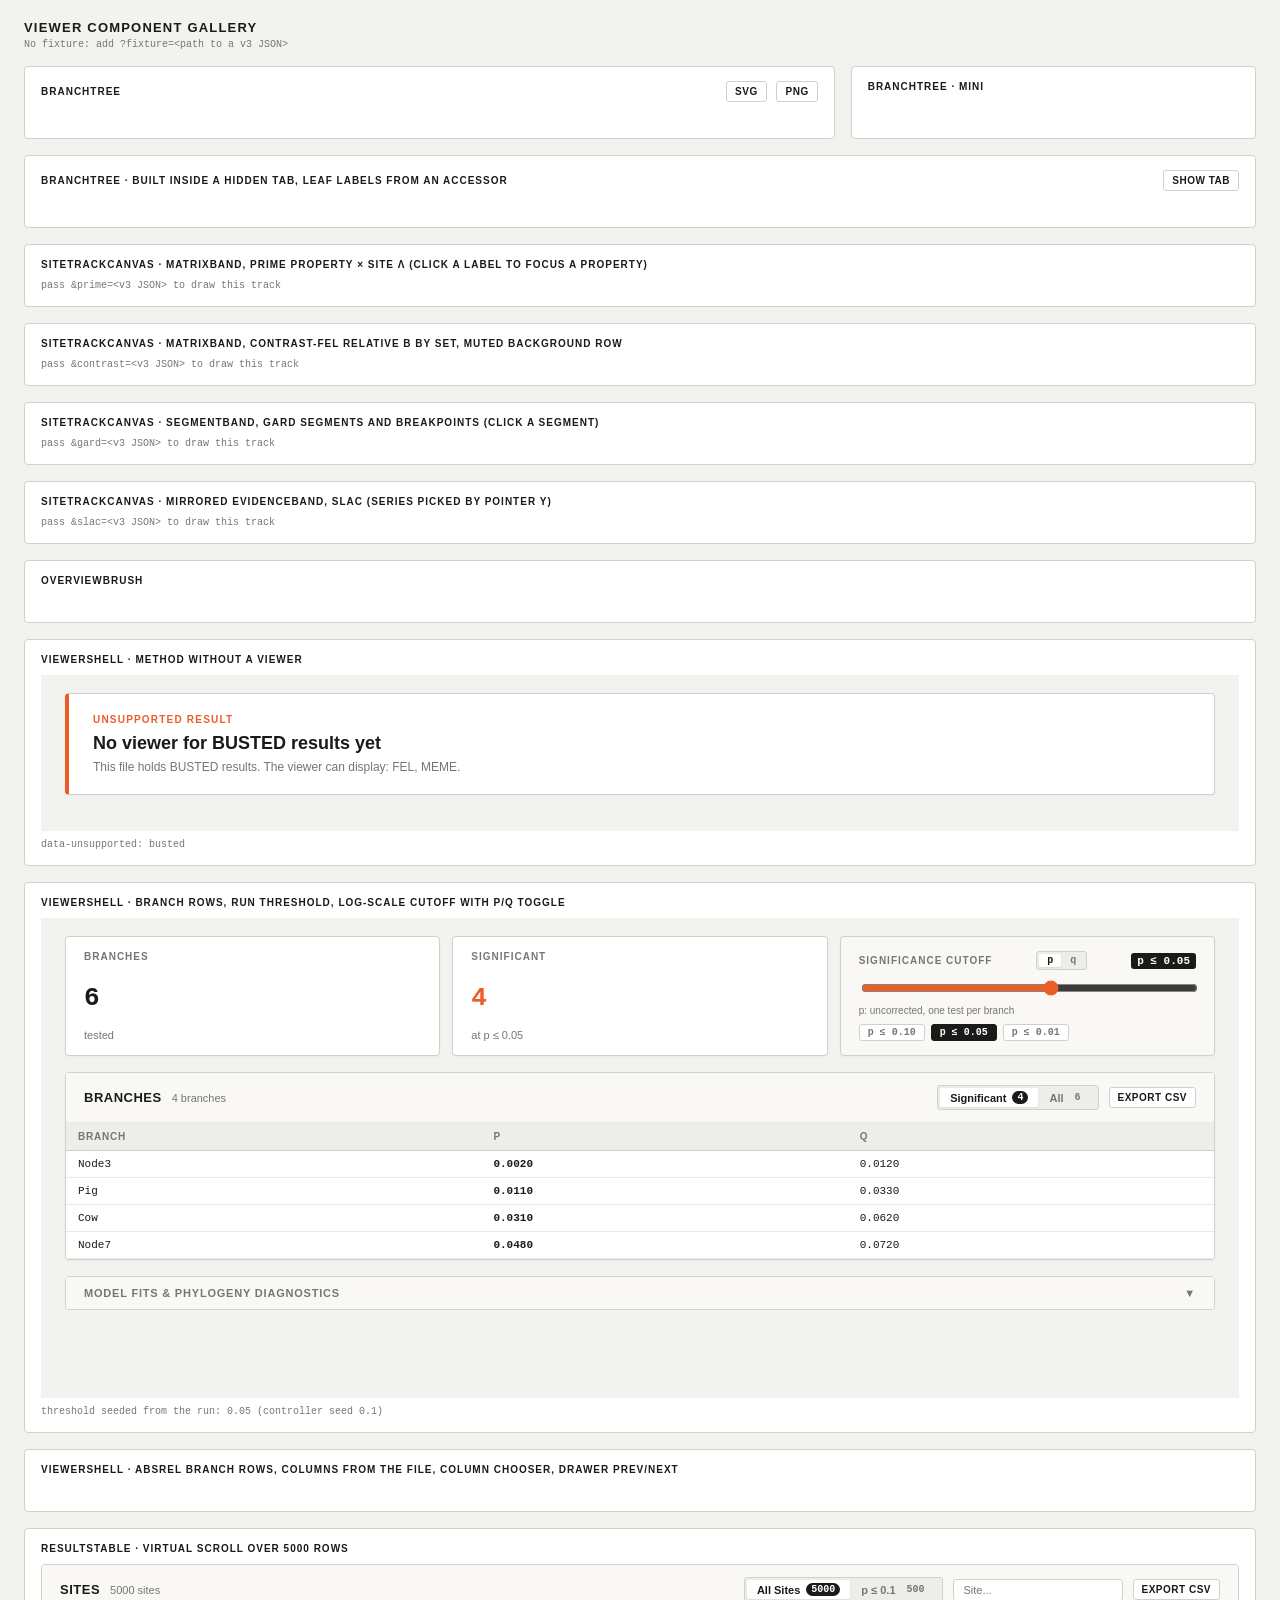
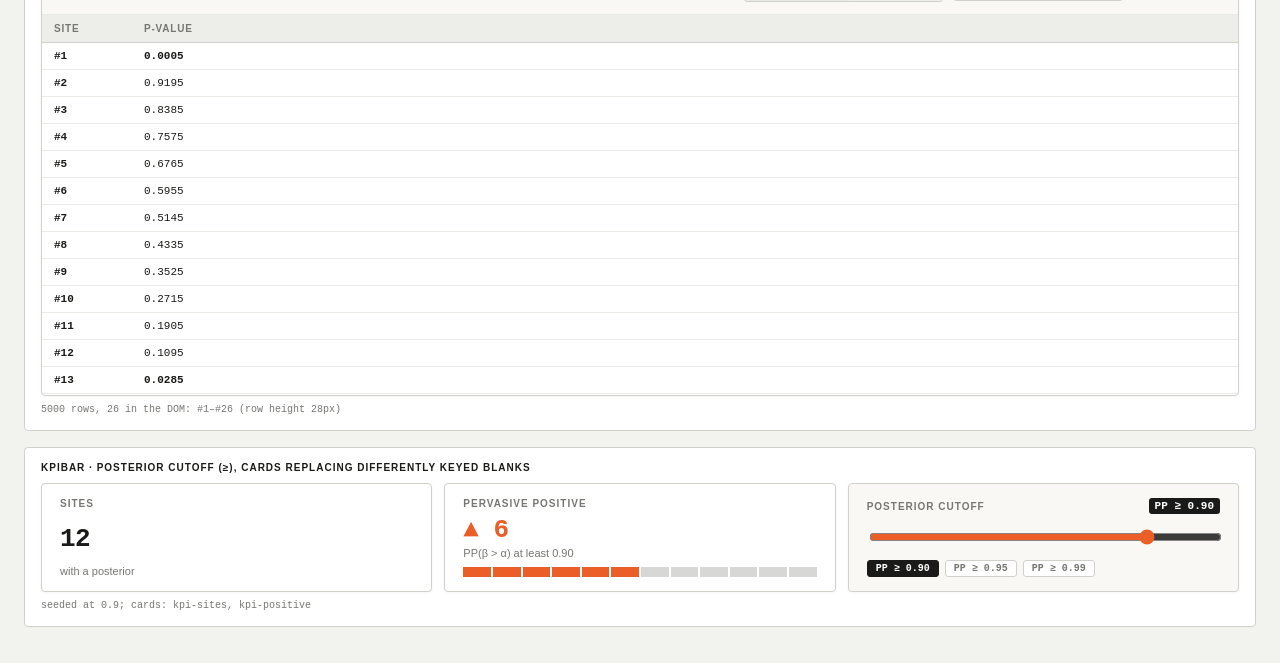
==== commit c0a265f7: "viewer core: hit-testable stacked bands, MatrixBand, SegmentBand, tree selection SiteTrackCanvas res" ====
--- a/viz/fel-viewer/gallery.html
+++ b/viz/fel-viewer/gallery.html
@@ -18,6 +18,11 @@
     fixture when it has them): its columns come from the file's declared columns, some
     start hidden behind the column chooser, and the drawer steps through the visible rows.
     The virtual table draws 5000 synthetic rows a window at a time.
+    Site tracks with stacked, clickable bands load &prime=<PRIME v3 JSON> and
+    &contrast=<Contrast-FEL v3 JSON> (MatrixBand: click a row label to focus it, a cell to
+    select its site), &gard=<GARD v3 JSON> (SegmentBand: click a segment) and
+    &slac=<SLAC v3 JSON> (mirrored EvidenceBand: the series under the pointer is picked by y).
+    The hidden tab holds a BranchTree built while display:none; showing the tab draws it. Clicking a branch in the full tree selects it in the mini tree.
   -->
   <link rel="stylesheet" href="src/styles/viewer.css" />
   <style>
@@ -83,6 +88,10 @@
     .gallery-card-head .seg-btn {
       font-size: 10px;
     }
+    .gallery-track-tall .evidence-canvas-container {
+      height: 340px;
+    }
+
   </style>
 </head>
 <body>
@@ -108,6 +117,39 @@
   </div>
 
   <div class="gallery-card">
+    <div class="gallery-card-head">
+      <span>BranchTree · built inside a hidden tab, leaf labels from an accessor</span>
+      <button type="button" class="plot-tool-btn" id="tree-tab-btn">Show tab</button>
+    </div>
+    <div id="tree-hidden" hidden></div>
+    <div class="gallery-note" id="hidden-note"></div>
+  </div>
+
+  <div class="gallery-card">
+    <div class="gallery-card-head"><span>SiteTrackCanvas · MatrixBand, PRIME property × site λ (click a label to focus a property)</span></div>
+    <div id="track-prime" class="gallery-track-tall"></div>
+    <div class="gallery-note" id="prime-note"></div>
+  </div>
+
+  <div class="gallery-card">
+    <div class="gallery-card-head"><span>SiteTrackCanvas · MatrixBand, Contrast-FEL relative β by set, muted background row</span></div>
+    <div id="track-contrast" class="gallery-track-tall"></div>
+    <div class="gallery-note" id="contrast-note"></div>
+  </div>
+
+  <div class="gallery-card">
+    <div class="gallery-card-head"><span>SiteTrackCanvas · SegmentBand, GARD segments and breakpoints (click a segment)</span></div>
+    <div id="track-gard"></div>
+    <div class="gallery-note" id="gard-note"></div>
+  </div>
+
+  <div class="gallery-card">
+    <div class="gallery-card-head"><span>SiteTrackCanvas · mirrored EvidenceBand, SLAC (series picked by pointer y)</span></div>
+    <div id="track-slac"></div>
+    <div class="gallery-note" id="slac-note"></div>
+  </div>
+
+  <div class="gallery-card">
     <div class="gallery-card-head"><span>OverviewBrush</span></div>
     <div id="brush"></div>
     <div class="gallery-note" id="brush-note"></div>
@@ -154,6 +196,10 @@
     import { Drawer } from './src/components/drawer.js';
     import { BranchTree } from './src/components/branch-tree.js';
     import { OverviewBrush } from './src/components/overview-brush.js';
+    import { SiteTrackCanvas } from './src/components/site-track.js';
+    import { EvidenceBand } from './src/components/evidence-band.js';
+    import { MatrixBand } from './src/components/matrix-band.js';
+    import { SegmentBand } from './src/components/segment-band.js';
     import { PALETTE } from './src/data/palette.js';
     import { formatPValue, formatThreshold } from './src/core/format.js';
 
@@ -202,8 +248,8 @@
 
       const full = new BranchTree(document.getElementById('tree-full'), {
         lengthKey, style, exportName: 'gallery-tree',
-        onHover: name => { note.textContent = name ? `hover: ${name}` : ''; },
-        onSelect: name => { mini.highlight(name); }
+        onHover: name => { note.textContent = name ? `hover: ${name}` : `selected: ${full.selected?.name ?? 'none'}`; },
+        onSelect: name => { mini.select(name); }
       });
       const mini = new BranchTree(document.getElementById('tree-mini'), { lengthKey, style, mini: true });
       full.setLegend([
@@ -216,9 +262,237 @@
       mini.setTree(phylogeny.newick, nodes);
       note.textContent = `branch lengths: ${lengthKey || 'newick'}`;
 
+      showHiddenTree(phylogeny, nodes, lengthKey);
       document.getElementById('tree-svg').addEventListener('click', () => full.exportSVG());
       document.getElementById('tree-png').addEventListener('click', () => full.exportPNG());
       return [full, mini];
+    }
+
+    // Built while its tab is display:none, so the container has no width yet; the tree's
+    // ResizeObserver draws it when the tab is shown. Significant leaves carry their Holm p.
+    function showHiddenTree(phylogeny, nodes, lengthKey) {
+      const note = document.getElementById('hidden-note');
+      const tab = document.getElementById('tree-hidden');
+      const tree = new BranchTree(tab, {
+        lengthKey,
+        mini: true,
+        leafLabel: (node, meta) => (meta?.is_positive ? `${node.name} · Holm p ${formatPValue(meta.corrected_p_value)}` : node.name)
+      });
+      tree.setTree(phylogeny.newick, nodes);
+      note.textContent = `built at width ${tree.width}`;
+      document.getElementById('tree-tab-btn').addEventListener('click', () => {
+        tab.hidden = !tab.hidden;
+        // The observer runs after the next layout, so read the width a frame later
+        requestAnimationFrame(() => requestAnimationFrame(() => {
+          note.textContent = `built at width 0; ${tab.hidden ? 'hidden' : `drawn at ${tree.width}px once shown`}`;
+        }));
+      });
+    }
+
+    const columnRows = table => {
+      const ids = Object.keys(table.data);
+      return table.data[ids[0]].map((_, i) => Object.fromEntries(ids.map(id => [id, table.data[id][i]])));
+    };
+    const negLog10 = p => (p == null ? null : -Math.log10(Math.max(p, 1e-15)));
+    const tipRows = pairs => pairs.map(([label, value]) =>
+      `<div class="tip-row"><span class="tip-lbl">${label}:</span> <span class="tip-val font-mono">${value}</span></div>`).join('');
+    const tip = (title, pairs, hint) =>
+      `<div class="tip-header"><span class="tip-title">${title}</span></div><div class="tip-grid">${tipRows(pairs)}</div>${hint ? `<div class="tip-hint">${hint}</div>` : ''}`;
+
+    // PRIME: omnibus evidence over a property x site lambda matrix (lambda > 0 conserved in
+    // blue, < 0 changing in orange). A cell is outlined when its property passes stage 2,
+    // half strength at raw p <= 0.05. Focusing a property swaps the top band to its raw p.
+    const PRIME_SHORT = {
+      AlphaHelix_Propensity_ChouFasman: 'α-helix',
+      BetaSheet_Propensity_ChouFasman: 'β-sheet',
+      Hydrophobicity_KyteDoolittle: 'Hydro',
+      Isoelectric_Point_pI: 'pI',
+      Volume_Angstrom3: 'Volume'
+    };
+
+    function showPrimeTrack(json) {
+      const note = document.getElementById('prime-note');
+      const props = json.properties.map(p => ({ key: p.name, label: PRIME_SHORT[p.name] || p.name, title: p.description }));
+      const stage2 = (r, key, t) => r.omnibus_q_value <= t && r[`class_${key}`] !== 'Neutral';
+      const omnibusTone = (r, track) => {
+        const lambdas = props.filter(p => stage2(r, p.key, track.threshold)).map(p => r[`lambda_${p.key}`]);
+        if (lambdas.some(l => l < 0)) return 'div';
+        return lambdas.length ? 'pur' : null;
+      };
+      let focus = null;
+      const band = new EvidenceBand({
+        value: r => (r.nonsynonymous_substitutions ? negLog10(focus ? r[`p_${focus}`] : r.omnibus_p_value) : null),
+        tone: (r, track) => {
+          if (!focus) return omnibusTone(r, track);
+          if (r[`p_${focus}`] > 0.05) return null;
+          return r[`lambda_${focus}`] < 0 ? 'div' : 'pur';
+        },
+        rule: null,
+        shape: 'dot',
+        label: '−log₁₀ p',
+        tooltip: r => tip(`Codon #${r.site}`, [['omnibus p', formatPValue(r.omnibus_p_value)], ['omnibus q', formatPValue(r.omnibus_q_value)]],
+          'Click to select this site')
+      });
+      const matrix = new MatrixBand({
+        rows: props,
+        value: (r, row) => (r.nonsynonymous_substitutions ? r[`lambda_${row.key}`] : null),
+        emphasis: (r, row, track) => (stage2(r, row.key, track.threshold) ? 2 : (r[`p_${row.key}`] <= 0.05 ? 1 : 0)),
+        positive: PALETTE.purifying,
+        negative: PALETTE.accent,
+        tooltip: (r, row) => tip(`Codon #${r.site} · ${row.label}`, [
+          ['λ', r[`lambda_${row.key}`].toFixed(3)],
+          ['raw p', formatPValue(r[`p_${row.key}`])],
+          ['Holm p', formatPValue(r[`adj_p_${row.key}`])],
+          ['call', r[`class_${row.key}`]]
+        ]),
+        rowTooltip: row => tip(row.title, [], focus === row.key ? 'Click to return to the omnibus test' : 'Click to focus this property'),
+        onFocus: key => {
+          focus = key;
+          track.subLabel.textContent = key ? `−log₁₀ raw p for ${key}` : '−log₁₀ omnibus p';
+          note.textContent = `focus: ${key ?? 'omnibus'}; λ extent ±${matrix.extent(track).toFixed(2)} from the file`;
+        }
+      });
+      const track = new SiteTrackCanvas(document.getElementById('track-prime'), {
+        title: 'Property Constraint Landscape',
+        subtitle: '−log₁₀ omnibus p',
+        band,
+        stack: [matrix],
+        threshold: json.statistical_tests.site_level_summary.threshold,
+        sites: d => d.rows,
+        siteCount: d => d.rows.length,
+        exportName: 'gallery_prime',
+        onSiteSelect: (site, row) => { note.textContent = `site-select: ${site} (omnibus p ${formatPValue(row.omnibus_p_value)})`; },
+        onRegionHover: region => { if (region?.kind === 'row') note.textContent = `hover label: ${region.key}`; }
+      });
+      track.setData({ rows: columnRows(json.site_results) });
+      note.textContent = `${props.length} properties; λ extent ±${matrix.extent(track).toFixed(2)} from the file`;
+      return track;
+    }
+
+    // Contrast-FEL: per-set beta relative to the site's geometric-mean centre, clamped at
+    // 4-fold; columns of sites that fail the cutoff fade, invariant sites stay blank, and
+    // the background set (never tested) is muted
+    function showContrastTrack(json) {
+      const note = document.getElementById('contrast-note');
+      const nodes = Object.values(json.phylogeny.nodes);
+      const columns = json.site_results.data;
+      const groups = [...new Set(nodes.filter(n => n.is_testable).map(n => n.group))].filter(g => `beta_${g}` in columns).sort();
+      const branches = g => nodes.filter(n => n.group === g).length;
+      const rows = groups.map(g => ({ key: `beta_${g}`, label: `${g} · ${branches(g)} br` }));
+      if ('beta_background' in columns) rows.push({ key: 'beta_background', label: 'Background', muted: true });
+      const floor = b => Math.max(b, 1e-4);
+      const centre = r => Math.exp(groups.reduce((sum, g) => sum + Math.log(floor(r[`beta_${g}`])), 0) / groups.length);
+      const invariant = r => r.contrast_tag === 'Invariant';
+
+      const band = new EvidenceBand({
+        value: r => (invariant(r) ? null : negLog10(r.p_value)),
+        tone: (r, track) => (r.p_value <= track.threshold ? 'div' : null),
+        label: '−log₁₀ p',
+        tooltip: r => tip(`Codon #${r.site}`, [['p', formatPValue(r.p_value)], ['q', formatPValue(r.q_value)], ['call (run)', r.contrast_tag]])
+      });
+      const matrix = new MatrixBand({
+        rows,
+        value: (r, row) => (invariant(r) ? null : Math.log2(floor(r[row.key]) / centre(r))),
+        emphasis: (r, row, track) => (r.p_value <= track.threshold ? 2 : 0),
+        extent: 2,
+        tierOpacity: [0.2, 0.2, 1],
+        tooltip: (r, row) => tip(`Codon #${r.site} · ${row.label}`, [
+          ['β', r[row.key].toFixed(3)],
+          ['log₂ β / centre', Math.log2(floor(r[row.key]) / centre(r)).toFixed(2)],
+          ['p', formatPValue(r.p_value)]
+        ]),
+        onFocus: key => { note.textContent = `focus group: ${key ?? 'none'}`; }
+      });
+      const track = new SiteTrackCanvas(document.getElementById('track-contrast'), {
+        title: 'Contrast-FEL Set Strip',
+        subtitle: `−log₁₀ p; gallery cutoff p ≤ 0.25 so a few columns pass`,
+        band,
+        stack: [matrix],
+        gutter: 84,
+        threshold: 0.25,
+        sites: d => d.rows,
+        siteCount: d => d.rows.length,
+        exportName: 'gallery_contrast_fel',
+        onSiteSelect: (site, row) => { note.textContent = `site-select: ${site} (p ${formatPValue(row.p_value)})`; }
+      });
+      track.setData({ rows: columnRows(json.site_results) });
+      note.textContent = `sets: ${rows.map(r => r.label).join(', ')}`;
+      return track;
+    }
+
+    // GARD: model-averaged breakpoint support over the best model's segments. Support keys
+    // map to 1-based sites with the file's own offset (left segment end - breakpoint key).
+    function showGardTrack(json) {
+      const note = document.getElementById('gard-note');
+      const parts = json.partitions;
+      const best = json.model_selection.best_model_breakpoints;
+      const offset = best.length ? parts[0].end_site - best[0] : 1;
+      const rows = Object.entries(json.site_breakpoint_support)
+        .map(([key, w]) => ({ site: Number(key) + offset, w }))
+        .sort((a, b) => a.site - b.site);
+      const ranked = rows.slice().sort((a, b) => b.w - a.w);
+      const band = new EvidenceBand({
+        value: r => r.w,
+        tone: (r, track) => (r.w >= track.threshold ? 'div' : null),
+        domain: (all, track) => [0, Math.max(track.threshold, Math.max(...all.map(r => r.w)) * 1.1)],
+        ticks: 4,
+        tickFormat: v => v.toFixed(2),
+        rule: 'ge',
+        ruleLabel: t => `support ≥ ${formatThreshold(t)}`,
+        shape: 'dot',
+        label: 'support',
+        tooltip: r => tip(`Site ${r.site}`, [['support', r.w < 1e-3 ? r.w.toExponential(2) : r.w.toFixed(3)], ['rank', `${ranked.indexOf(r) + 1} of ${rows.length}`]])
+      });
+      const segments = new SegmentBand({ segments: d => d.segments });
+      new SiteTrackCanvas(document.getElementById('track-gard'), {
+        title: 'Breakpoint Map',
+        subtitle: 'model-averaged support by nucleotide site',
+        band,
+        stack: [segments],
+        threshold: 0.05,
+        sites: d => d.rows,
+        siteCount: d => d.sites,
+        exportName: 'gallery_gard',
+        onSiteSelect: site => { note.textContent = `site-select: ${site}`; },
+        onRegionSelect: region => {
+          note.textContent = `region-select: segment ${region.index + 1}, sites ${region.segment.start}–${region.segment.end}`;
+        }
+      }).setData({
+        rows,
+        sites: json.dataset.sites_count,
+        segments: parts.map(p => ({ key: p.partition_index, start: p.start_site, end: p.end_site }))
+      });
+      note.textContent = `${parts.length} segments, breakpoints ${best.join(', ') || 'none'}, support offset ${offset}`;
+    }
+
+    // SLAC: positive selection above zero, negative below; the selected series gets the ring
+    function showSlacTrack(json) {
+      const note = document.getElementById('slac-note');
+      const band = new EvidenceBand({
+        value: r => negLog10(r.p_positive),
+        tone: (r, track) => (r.p_positive <= track.threshold ? 'div' : null),
+        mirror: {
+          value: r => negLog10(r.p_negative),
+          tone: (r, track) => (r.p_negative <= track.threshold ? 'pur' : null)
+        },
+        label: ['more non-synonymous ▲', 'more synonymous ▼'],
+        tooltip: (r, track, point) => tip(`Codon #${r.site}`, point.series
+          ? [['p (negative)', formatPValue(r.p_negative)]]
+          : [['p (positive)', formatPValue(r.p_positive)]])
+      });
+      const track = new SiteTrackCanvas(document.getElementById('track-slac'), {
+        title: 'SLAC Two-Sided Evidence',
+        subtitle: '−log₁₀ p, positive above zero and negative below',
+        band,
+        threshold: 0.1,
+        sites: d => d.rows,
+        siteCount: d => d.rows.length,
+        exportName: 'gallery_slac',
+        onSiteSelect: (site, row) => {
+          note.textContent = `site-select: ${site}, ${track.selectedSeries ? `negative series, p ${formatPValue(row.p_negative)}` : `positive series, p ${formatPValue(row.p_positive)}`}`;
+        }
+      });
+      track.setData({ rows: columnRows(json.site_results) });
     }
 
     function showBrush(json) {
@@ -627,6 +901,11 @@
       const fixture = params.get('fixture');
       const branches = params.get('branches') || fixture;
       if (branches) showAbsrelShell(await fetchJSON(branches));
+      const tracks = { prime: showPrimeTrack, contrast: showContrastTrack, gard: showGardTrack, slac: showSlacTrack };
+      for (const [param, show] of Object.entries(tracks)) {
+        if (params.get(param)) show(await fetchJSON(params.get(param)));
+        else document.getElementById(`${param}-note`).textContent = `pass &${param}=<v3 JSON> to draw this track`;
+      }
       if (!fixture) return;
       const sites = params.get('sites') || fixture;
       document.getElementById('gallery-source').textContent = `tree: ${fixture}   sites: ${sites}   branches: ${branches}`;
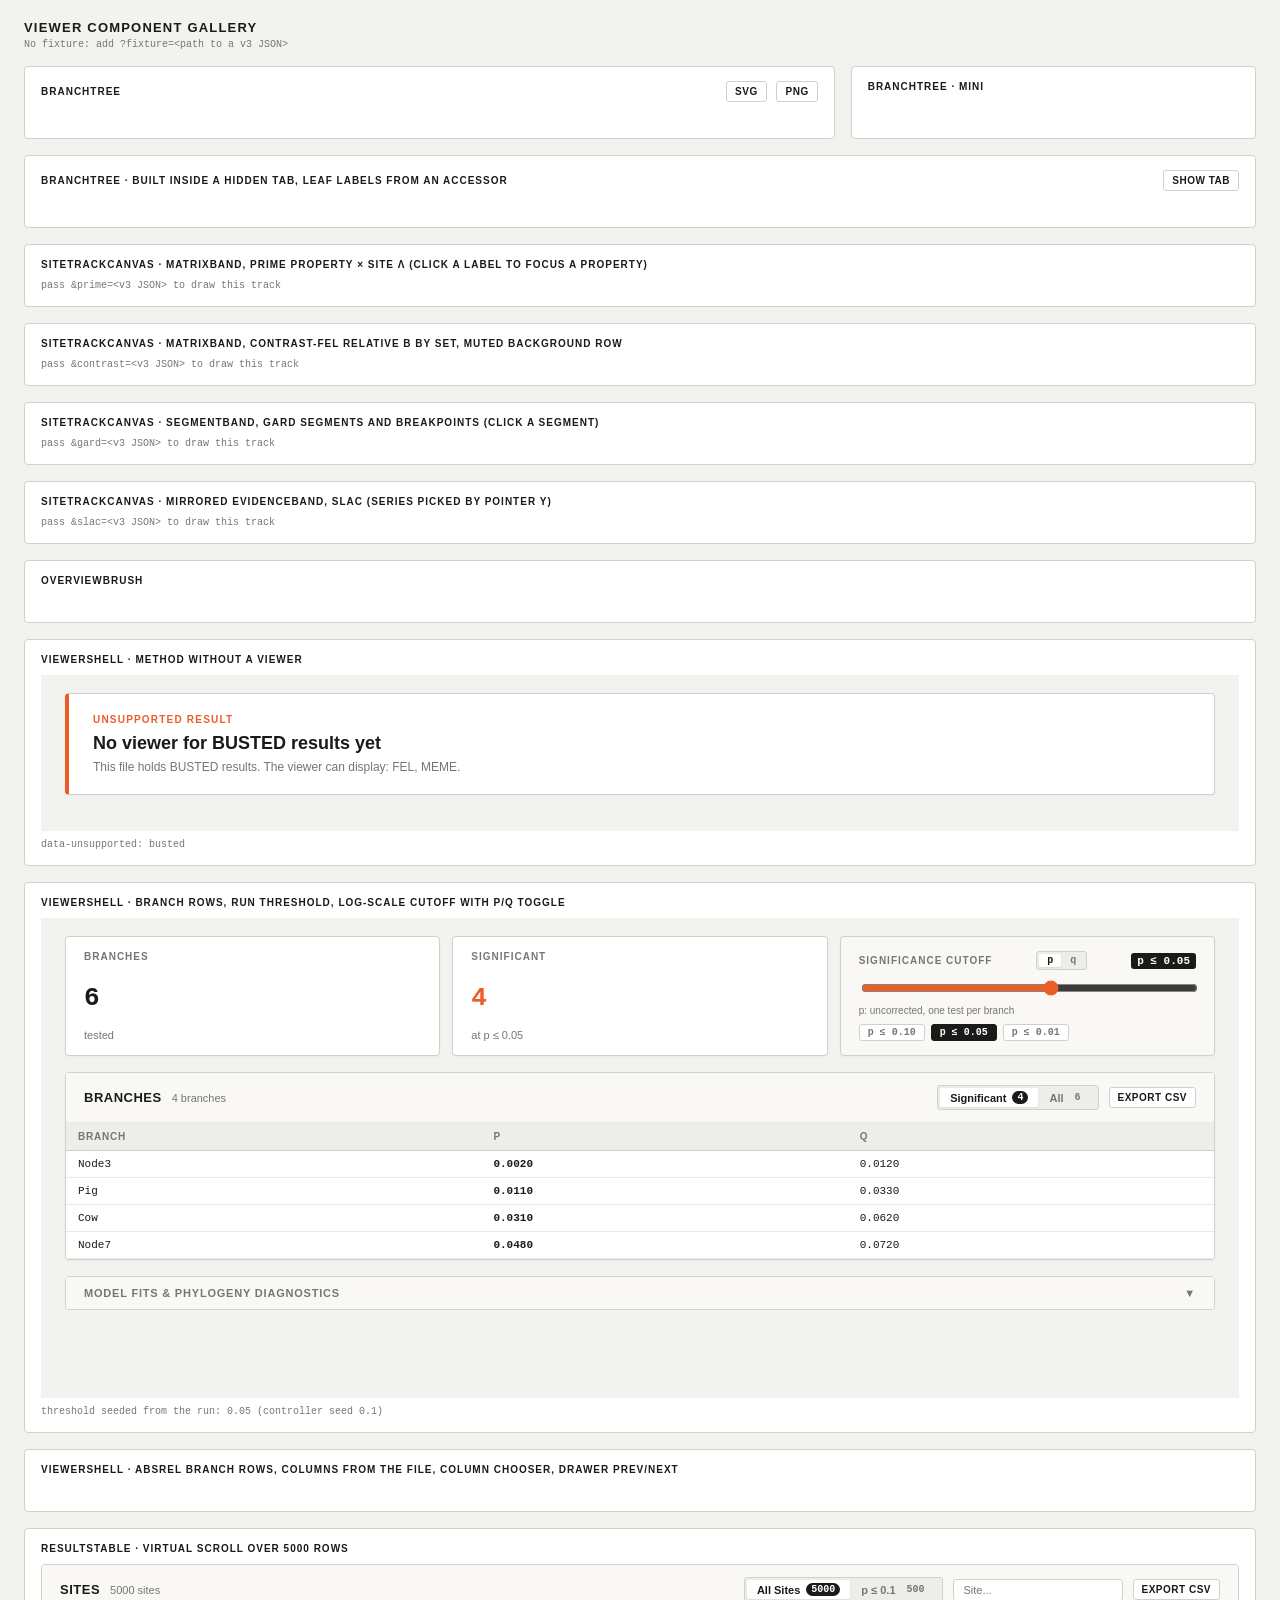
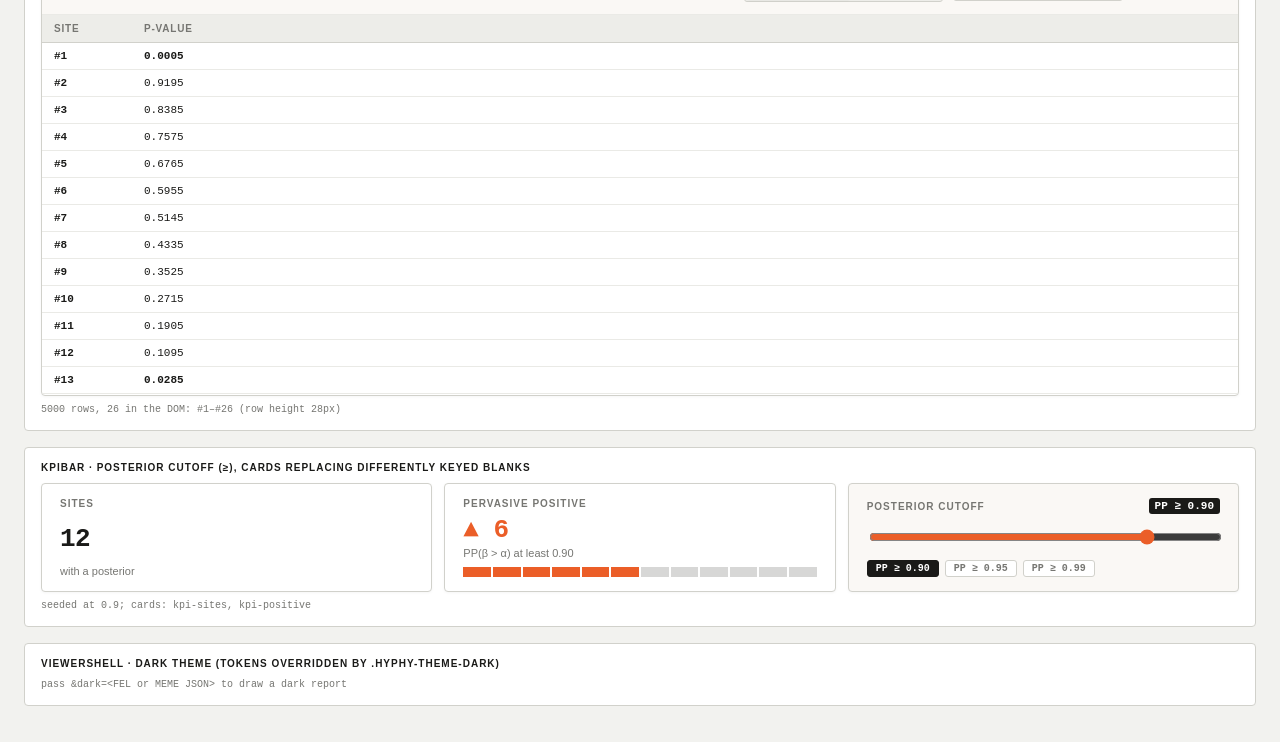
==== commit a0c2e846: "viewer core: MEME hero preset, orphan cleanup, tokenised dark theme The evidence plot no longer read" ====
--- a/viz/fel-viewer/gallery.html
+++ b/viz/fel-viewer/gallery.html
@@ -189,6 +189,12 @@
     <div class="gallery-note" id="posterior-note"></div>
   </div>
 
+  <div class="gallery-card">
+    <div class="gallery-card-head"><span>ViewerShell · dark theme (tokens overridden by .hyphy-theme-dark)</span></div>
+    <div id="shell-dark"></div>
+    <div class="gallery-note" id="dark-note"></div>
+  </div>
+
   <script type="module">
     import { ViewerShell } from './src/shell/viewer-shell.js';
     import { KpiBar, thresholdPasses, thresholdRelation } from './src/components/kpi-bar.js';
@@ -524,6 +530,15 @@
       const note = document.getElementById('shell-note');
       mount.addEventListener('data-unsupported', e => { note.textContent = `data-unsupported: ${e.detail.method}`; });
       new ViewerShell(mount).load(json);
+    }
+
+    // The dark theme only overrides the :root tokens, so any method's report follows it
+    function showDarkShell(json) {
+      const mount = document.getElementById('shell-dark');
+      const shell = new ViewerShell(mount, { theme: 'dark' });
+      shell.load(json);
+      document.getElementById('dark-note').textContent = `${shell.config.id} report, theme: dark`;
+      return shell;
     }
 
     // A gallery-local branch-keyed config: rows are keyed by branch name and the parser has
@@ -901,6 +916,8 @@
       const fixture = params.get('fixture');
       const branches = params.get('branches') || fixture;
       if (branches) showAbsrelShell(await fetchJSON(branches));
+      if (params.get('dark')) showDarkShell(await fetchJSON(params.get('dark')));
+      else document.getElementById('dark-note').textContent = 'pass &dark=<FEL or MEME JSON> to draw a dark report';
       const tracks = { prime: showPrimeTrack, contrast: showContrastTrack, gard: showGardTrack, slac: showSlacTrack };
       for (const [param, show] of Object.entries(tracks)) {
         if (params.get(param)) show(await fetchJSON(params.get(param)));
--- a/viz/fel-viewer/src/styles/viewer.css
+++ b/viz/fel-viewer/src/styles/viewer.css
@@ -22,7 +22,9 @@
 
   /* Ink and lines */
   --ink: #1A1A18;                  /* Rich charcoal ink */
-  --knockout: #FFFFFF;             /* Text on filled ink or signal backgrounds */
+  --knockout: #FFFFFF;             /* Text on signal backgrounds and the tooltip */
+  --ink-fill: var(--ink);          /* Filled controls: active pills, hovered buttons */
+  --on-ink-fill: var(--knockout);  /* Text on filled controls */
   --stone: #767672;                /* Secondary warm stone label */
   --hairline: #D1D1CB;             /* Precision 1px structural line */
   --grid-line: #EAEAE6;            /* Subtle cell grid */
@@ -157,8 +159,8 @@
   font-family: "SF Mono", Monaco, monospace;
   font-size: 11px;
   font-weight: 700;
-  background-color: var(--ink);
-  color: var(--knockout);
+  background-color: var(--ink-fill);
+  color: var(--on-ink-fill);
   padding: 2px 6px;
   border-radius: 3px;
 }
@@ -210,9 +212,9 @@
 }
 
 .preset-pill.active {
-  background-color: var(--ink);
-  border-color: var(--ink);
-  color: var(--knockout);
+  background-color: var(--ink-fill);
+  border-color: var(--ink-fill);
+  color: var(--on-ink-fill);
 }
 
 /* 2. Evidence Plot Card (Hero Visual) */
@@ -306,8 +308,8 @@
 }
 
 .seg-btn.active .badge-count {
-  background-color: var(--ink);
-  color: var(--knockout);
+  background-color: var(--ink-fill);
+  color: var(--on-ink-fill);
 }
 
 .plot-export-group {
@@ -330,9 +332,9 @@
 }
 
 .plot-tool-btn:hover {
-  background-color: var(--ink);
-  color: var(--knockout);
-  border-color: var(--ink);
+  background-color: var(--ink-fill);
+  color: var(--on-ink-fill);
+  border-color: var(--ink-fill);
 }
 
 .evidence-canvas-container {
@@ -523,9 +525,9 @@
 }
 
 .column-chooser[open] > summary {
-  background-color: var(--ink);
-  color: var(--knockout);
-  border-color: var(--ink);
+  background-color: var(--ink-fill);
+  color: var(--on-ink-fill);
+  border-color: var(--ink-fill);
 }
 
 .column-chooser-menu {
@@ -744,9 +746,9 @@
 }
 
 .btn-inspect:hover {
-  background-color: var(--ink);
-  color: var(--knockout);
-  border-color: var(--ink);
+  background-color: var(--ink-fill);
+  color: var(--on-ink-fill);
+  border-color: var(--ink-fill);
 }
 
 .btn-tree {
@@ -1364,104 +1366,21 @@
   cursor: crosshair;
 }
 
-/* Dark Theme Overrides */
+/* Dark theme: the same rules over dark surfaces and light ink. Signal hues, their
+   tints and the tooltip keep their light-theme values. */
 .hyphy-theme-dark, :host([theme="dark"]) {
-  background-color: #121212;
-  color: #E2E8F0;
-}
-
-.hyphy-theme-dark .kpi-card,
-.hyphy-theme-dark .hyphy-evidence-plot-card,
-.hyphy-theme-dark .hyphy-candidates-card,
-.hyphy-theme-dark .hyphy-diagnostics-card,
-.hyphy-theme-dark .hyphy-site-drawer {
-  background-color: #1E1E1E;
-  border-color: #333333;
-}
-
-.hyphy-theme-dark .kpi-card-control,
-.hyphy-theme-dark .evidence-plot-header,
-.hyphy-theme-dark .candidates-header,
-.hyphy-theme-dark .drawer-header,
-.hyphy-theme-dark .diagnostics-toggle-btn {
-  background-color: #252525;
-  border-color: #333333;
-}
-
-.hyphy-theme-dark .kpi-value,
-.hyphy-theme-dark .plot-title,
-.hyphy-theme-dark .candidates-title,
-.hyphy-theme-dark .candidates-table td,
-.hyphy-theme-dark .site-number,
-.hyphy-theme-dark .dstat-value,
-.hyphy-theme-dark .drawer-site-tag,
-.hyphy-theme-dark .extant-codon,
-.hyphy-theme-dark .diag-val {
-  color: #F8FAFC;
-}
-
-.hyphy-theme-dark .candidates-table th,
-.hyphy-theme-dark .events-table th {
-  background-color: #2D2D2D;
-  border-color: #404040;
-  color: #94A3B8;
-}
-
-.hyphy-theme-dark .candidates-table td,
-.hyphy-theme-dark .events-table td {
-  border-color: #2D2D2D;
-}
-
-.hyphy-theme-dark .candidates-table tr:hover {
-  background-color: #262626;
-}
-
-.hyphy-theme-dark .candidates-table tr.row-selected {
-  background-color: #3A2F1D !important;
-}
-
-.hyphy-theme-dark .evidence-canvas-container {
-  background-color: #1E1E1E;
-}
-
-.hyphy-theme-dark .segmented-control,
-.hyphy-theme-dark .column-chooser-menu,
-.hyphy-theme-dark .candidates-search-input,
-.hyphy-theme-dark .plot-tool-btn,
-.hyphy-theme-dark .btn-inspect,
-.hyphy-theme-dark .preset-pill,
-.hyphy-theme-dark .extant-chip,
-.hyphy-theme-dark .drawer-stat-card,
-.hyphy-theme-dark .sub-history-callout,
-.hyphy-theme-dark .newick-box {
-  background-color: #2D2D2D;
-  border-color: #404040;
-  color: #E2E8F0;
-}
-
-.hyphy-theme-dark .seg-btn.active {
-  background-color: #3B82F6;
-  color: #FFFFFF;
-}
-
-.hyphy-theme-dark .omega-badge {
-  background-color: #2D2D2D;
-  color: #F8FAFC;
-}
-
-.hyphy-theme-dark .meme-weight-label {
-  color: #F8FAFC;
-}
-
-.hyphy-theme-dark .ebf-branch-badge {
-  background-color: #2D2D2D;
-  color: #94A3B8;
-}
-
-.hyphy-theme-dark .ebf-branch-badge.ebf-active {
-  background-color: rgba(235, 94, 40, 0.25);
-  color: #FB923C;
-  border-color: rgba(235, 94, 40, 0.5);
+  --chassis: #121212;
+  --panel: #1E1E1E;
+  --panel-header: #252525;
+  --inset: #2D2D2D;
+  --row-hover: #262626;
+  --row-selected: #3A2F1D;
+  --ink: #F8FAFC;
+  --stone: #94A3B8;
+  --hairline: #333333;
+  --grid-line: #2D2D2D;
+  --ink-fill: #F8FAFC;
+  --on-ink-fill: #121212;
 }
 
 /* Notice shown for a recognized method that has no viewer yet */
@@ -1494,13 +1413,3 @@
   font-size: 12px;
   color: var(--stone);
 }
-
-.hyphy-theme-dark .hyphy-unsupported-notice {
-  background-color: #1E1E1E;
-  border-color: #333333;
-  border-left-color: var(--accent);
-}
-
-.hyphy-theme-dark .unsupported-notice-title {
-  color: #F8FAFC;
-}
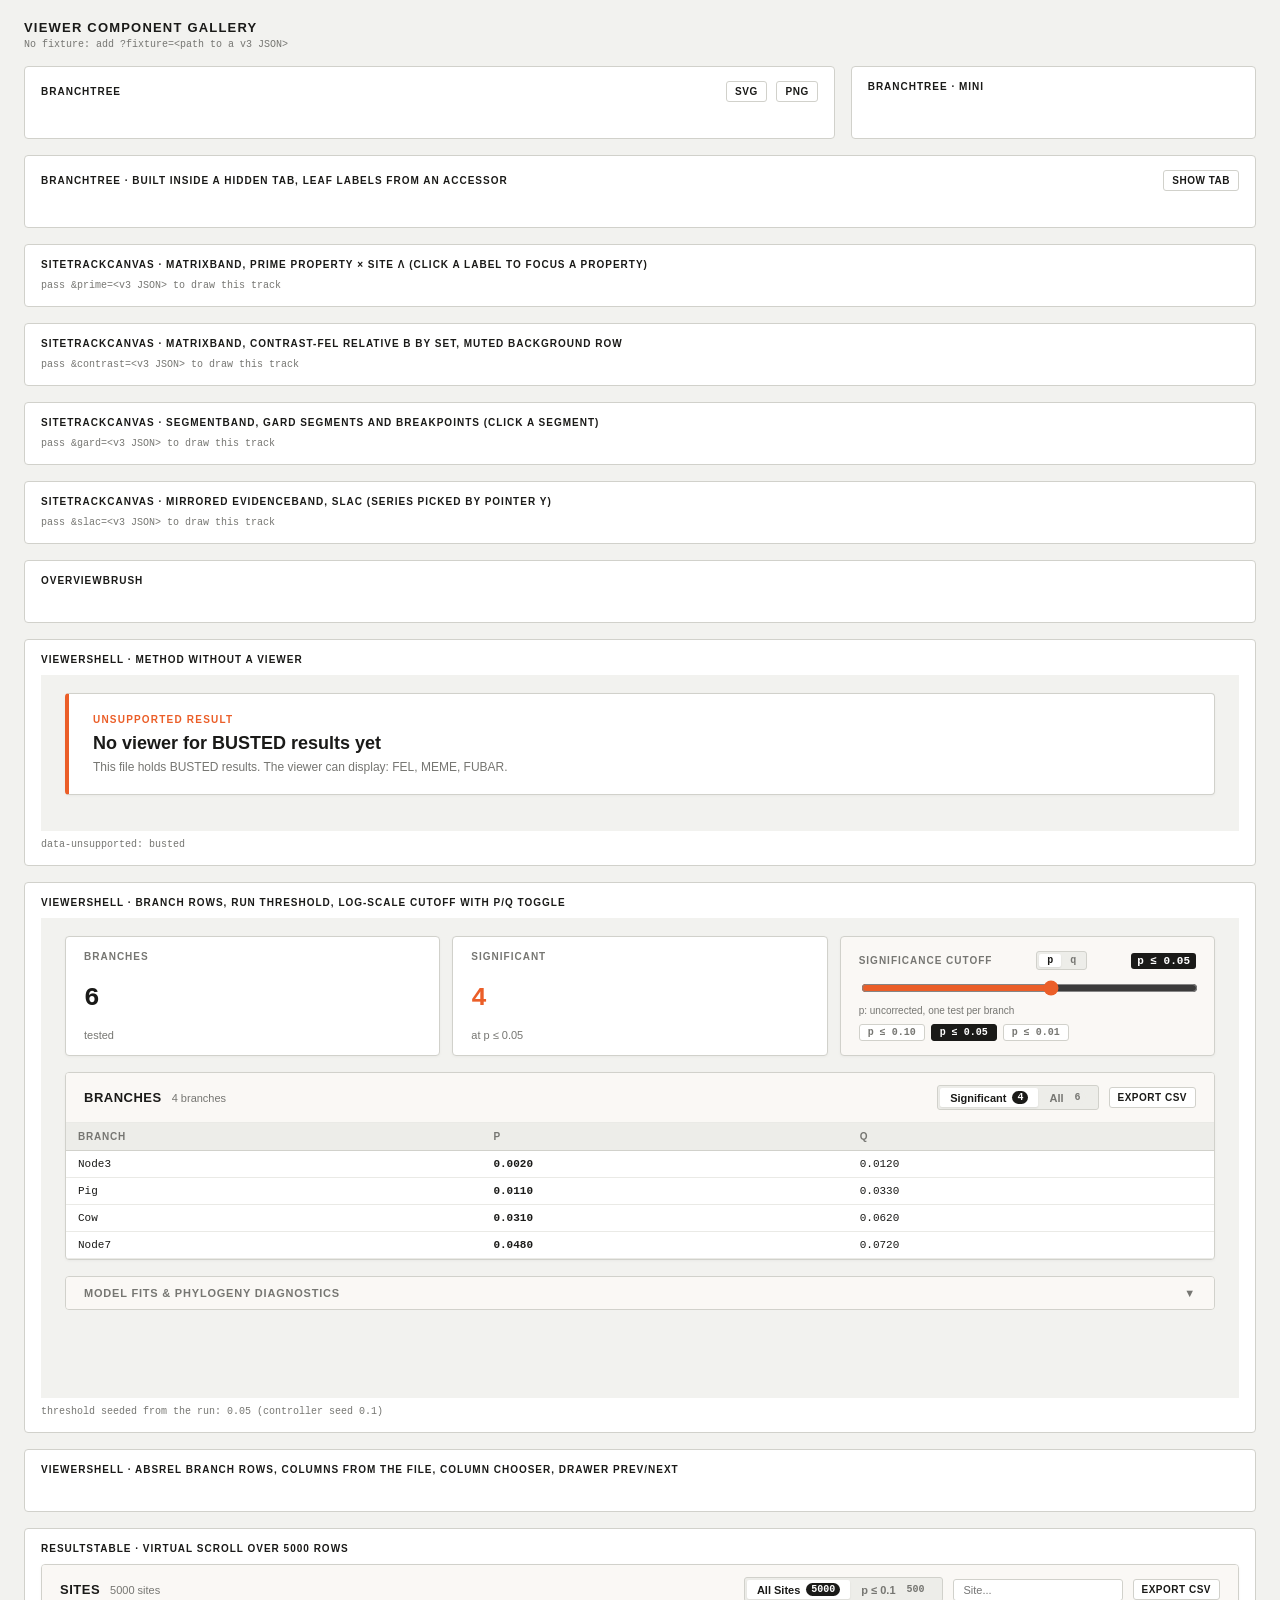
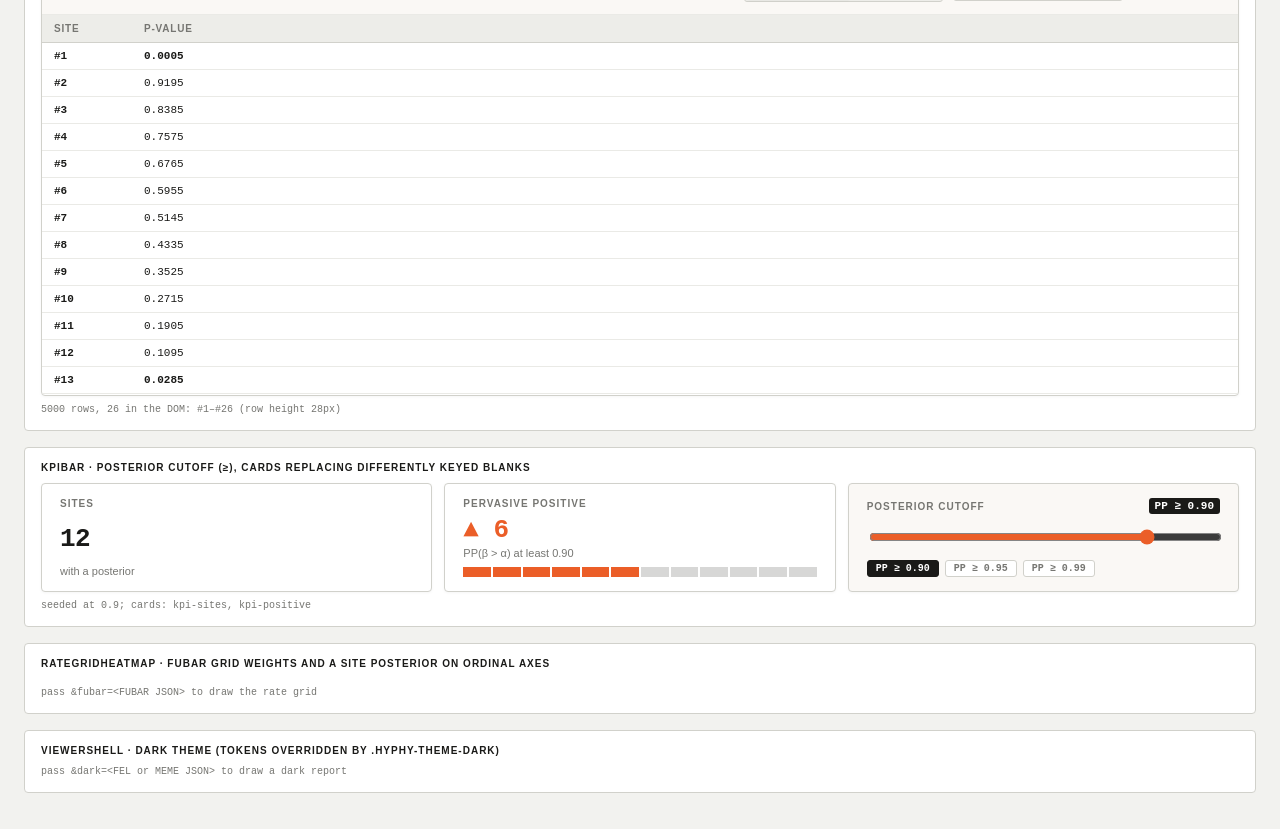
==== commit dc25fa21: "viewer: fubar report — posterior landscape, rate-grid heatmaps, live false-positive count FUBARData " ====
--- a/viz/fel-viewer/gallery.html
+++ b/viz/fel-viewer/gallery.html
@@ -22,6 +22,8 @@
     &contrast=<Contrast-FEL v3 JSON> (MatrixBand: click a row label to focus it, a cell to
     select its site), &gard=<GARD v3 JSON> (SegmentBand: click a segment) and
     &slac=<SLAC v3 JSON> (mirrored EvidenceBand: the series under the pointer is picked by y).
+    RateGridHeatmap loads &fubar=<FUBAR JSON, v3 or legacy>: the estimated grid weights and
+    the posterior of the site with the highest P[β>α], its mode outlined and mean marked.
     The hidden tab holds a BranchTree built while display:none; showing the tab draws it. Clicking a branch in the full tree selects it in the mini tree.
   -->
   <link rel="stylesheet" href="src/styles/viewer.css" />
@@ -190,6 +192,12 @@
   </div>
 
   <div class="gallery-card">
+    <div class="gallery-card-head"><span>RateGridHeatmap · FUBAR grid weights and a site posterior on ordinal axes</span></div>
+    <div class="rate-grid-pair" id="rate-grid"></div>
+    <div class="gallery-note" id="fubar-note"></div>
+  </div>
+
+  <div class="gallery-card">
     <div class="gallery-card-head"><span>ViewerShell · dark theme (tokens overridden by .hyphy-theme-dark)</span></div>
     <div id="shell-dark"></div>
     <div class="gallery-note" id="dark-note"></div>
@@ -206,6 +214,8 @@
     import { EvidenceBand } from './src/components/evidence-band.js';
     import { MatrixBand } from './src/components/matrix-band.js';
     import { SegmentBand } from './src/components/segment-band.js';
+    import { RateGridHeatmap } from './src/components/rate-grid-heatmap.js';
+    import { FUBARData } from './src/data/fubar-data.js';
     import { PALETTE } from './src/data/palette.js';
     import { formatPValue, formatThreshold } from './src/core/format.js';
 
@@ -530,6 +540,26 @@
       const note = document.getElementById('shell-note');
       mount.addEventListener('data-unsupported', e => { note.textContent = `data-unsupported: ${e.detail.method}`; });
       new ViewerShell(mount).load(json);
+    }
+
+    function showRateGrid(json) {
+      const data = new FUBARData(json);
+      const mount = document.getElementById('rate-grid');
+      const top = data.siteResults.reduce((a, b) => (b.probPos > a.probPos ? b : a));
+      new RateGridHeatmap(mount, { title: 'Estimated grid weights', caption: data.formatLabel, size: 240, grid: data.grid, weights: data.grid.weight });
+      const weights = data.sitePosterior(top.site);
+      if (weights) {
+        new RateGridHeatmap(mount, {
+          title: `Codon #${top.site} posterior`,
+          caption: 'Mode outlined; ✕ marks the posterior mean',
+          size: 240,
+          grid: data.grid,
+          weights,
+          mode: true,
+          mean: { alpha: top.alpha, beta: top.beta }
+        });
+      }
+      document.getElementById('fubar-note').textContent = `${data.grid.dims}×${data.grid.dims} grid; codon #${top.site} has P[β>α] = ${top.probPos.toFixed(3)}`;
     }
 
     // The dark theme only overrides the :root tokens, so any method's report follows it
@@ -918,6 +948,8 @@
       if (branches) showAbsrelShell(await fetchJSON(branches));
       if (params.get('dark')) showDarkShell(await fetchJSON(params.get('dark')));
       else document.getElementById('dark-note').textContent = 'pass &dark=<FEL or MEME JSON> to draw a dark report';
+      if (params.get('fubar')) showRateGrid(await fetchJSON(params.get('fubar')));
+      else document.getElementById('fubar-note').textContent = 'pass &fubar=<FUBAR JSON> to draw the rate grid';
       const tracks = { prime: showPrimeTrack, contrast: showContrastTrack, gard: showGardTrack, slac: showSlacTrack };
       for (const [param, show] of Object.entries(tracks)) {
         if (params.get(param)) show(await fetchJSON(params.get(param)));
--- a/viz/fel-viewer/src/styles/viewer.css
+++ b/viz/fel-viewer/src/styles/viewer.css
@@ -795,6 +795,25 @@
   font-size: 12px;
   color: var(--stone);
   margin: 6px 0 16px 0;
+}
+
+/* One-click jump from an empty filter to its non-empty mirror */
+.btn-jump {
+  margin-top: 12px;
+  background-color: var(--panel);
+  border: 1px solid var(--hairline);
+  border-radius: 3px;
+  padding: 6px 14px;
+  font-size: 11px;
+  font-weight: 700;
+  color: var(--ink);
+  cursor: pointer;
+}
+
+.btn-jump:hover {
+  background-color: var(--ink-fill);
+  color: var(--on-ink-fill);
+  border-color: var(--ink-fill);
 }
 
 /* Closest calls under an empty filter: below the cutoff, so drawn dimmed */
@@ -1413,3 +1432,157 @@
   font-size: 12px;
   color: var(--stone);
 }
+
+/* Format chip: names the program and format that wrote the result */
+.hyphy-format-chip {
+  align-self: flex-end;
+  font-family: "SF Mono", Monaco, monospace;
+  font-size: 10px;
+  font-weight: 700;
+  letter-spacing: 0.5px;
+  color: var(--stone);
+  background-color: var(--inset);
+  border: 1px solid var(--hairline);
+  border-radius: 3px;
+  padding: 2px 8px;
+  margin-bottom: -8px;
+}
+
+/* Posterior mass bar: P[α>β] | P[α=β] | P[β>α] */
+.mass-bar {
+  display: flex;
+  width: 44px;
+  height: 6px;
+  border-radius: 3px;
+  overflow: hidden;
+  background-color: var(--grid-line);
+}
+
+.posterior-cell {
+  display: flex;
+  align-items: center;
+  gap: 8px;
+}
+
+.posterior-cell > span:first-child {
+  min-width: 36px;
+}
+
+.mass-neg {
+  background-color: var(--purifying);
+}
+
+.mass-eq {
+  background-color: var(--hairline);
+}
+
+.mass-pos {
+  background-color: var(--accent);
+}
+
+.mass-bar-full {
+  position: relative;
+  width: 100%;
+  height: 14px;
+  overflow: visible;
+}
+
+.mass-bar-full > .mass-neg {
+  border-radius: 3px 0 0 3px;
+}
+
+.mass-bar-full > .mass-pos {
+  border-radius: 0 3px 3px 0;
+}
+
+.mass-tick {
+  position: absolute;
+  top: -4px;
+  bottom: -4px;
+  width: 2px;
+  margin-left: -1px;
+  background-color: var(--ink);
+}
+
+.mass-labels {
+  display: flex;
+  justify-content: space-between;
+  font-size: 11px;
+  color: var(--stone);
+}
+
+/* Rate grid heatmap (FUBAR) */
+.rate-grid-pair {
+  display: flex;
+  flex-wrap: wrap;
+  gap: 12px;
+}
+
+.rate-grid-heatmap {
+  display: flex;
+  flex-direction: column;
+  gap: 4px;
+}
+
+.rate-grid-head {
+  display: flex;
+  justify-content: space-between;
+  align-items: center;
+  gap: 8px;
+}
+
+.rate-grid-title {
+  font-size: 10px;
+  font-weight: 700;
+  text-transform: uppercase;
+  letter-spacing: 0.6px;
+  color: var(--ink);
+}
+
+.rate-grid-canvas {
+  display: block;
+  background-color: var(--panel);
+  cursor: crosshair;
+}
+
+.rate-grid-readout {
+  font-family: "SF Mono", Monaco, monospace;
+  font-size: 10px;
+  color: var(--stone);
+  max-width: 100%;
+}
+
+/* A diagnostics card's figure and notes, between its items and the Newick text */
+.diag-panel {
+  display: flex;
+  flex-wrap: wrap;
+  gap: 24px;
+  align-items: flex-start;
+  margin-bottom: 12px;
+}
+
+.diag-panel > .diag-item {
+  flex: 1 1 280px;
+}
+
+.diag-notes {
+  margin: 4px 0 0 16px;
+  color: var(--slate);
+  line-height: 1.5;
+}
+
+/* Notation inside an uppercased label keeps its case (α, β, P[β>α], dS) */
+.case-literal {
+  text-transform: none;
+}
+
+/* A drawer tab's sections, spaced like the drawer body's own children */
+.drawer-stack {
+  display: flex;
+  flex-direction: column;
+  gap: 20px;
+}
+
+.diag-val-wrap {
+  overflow-wrap: anywhere;
+}
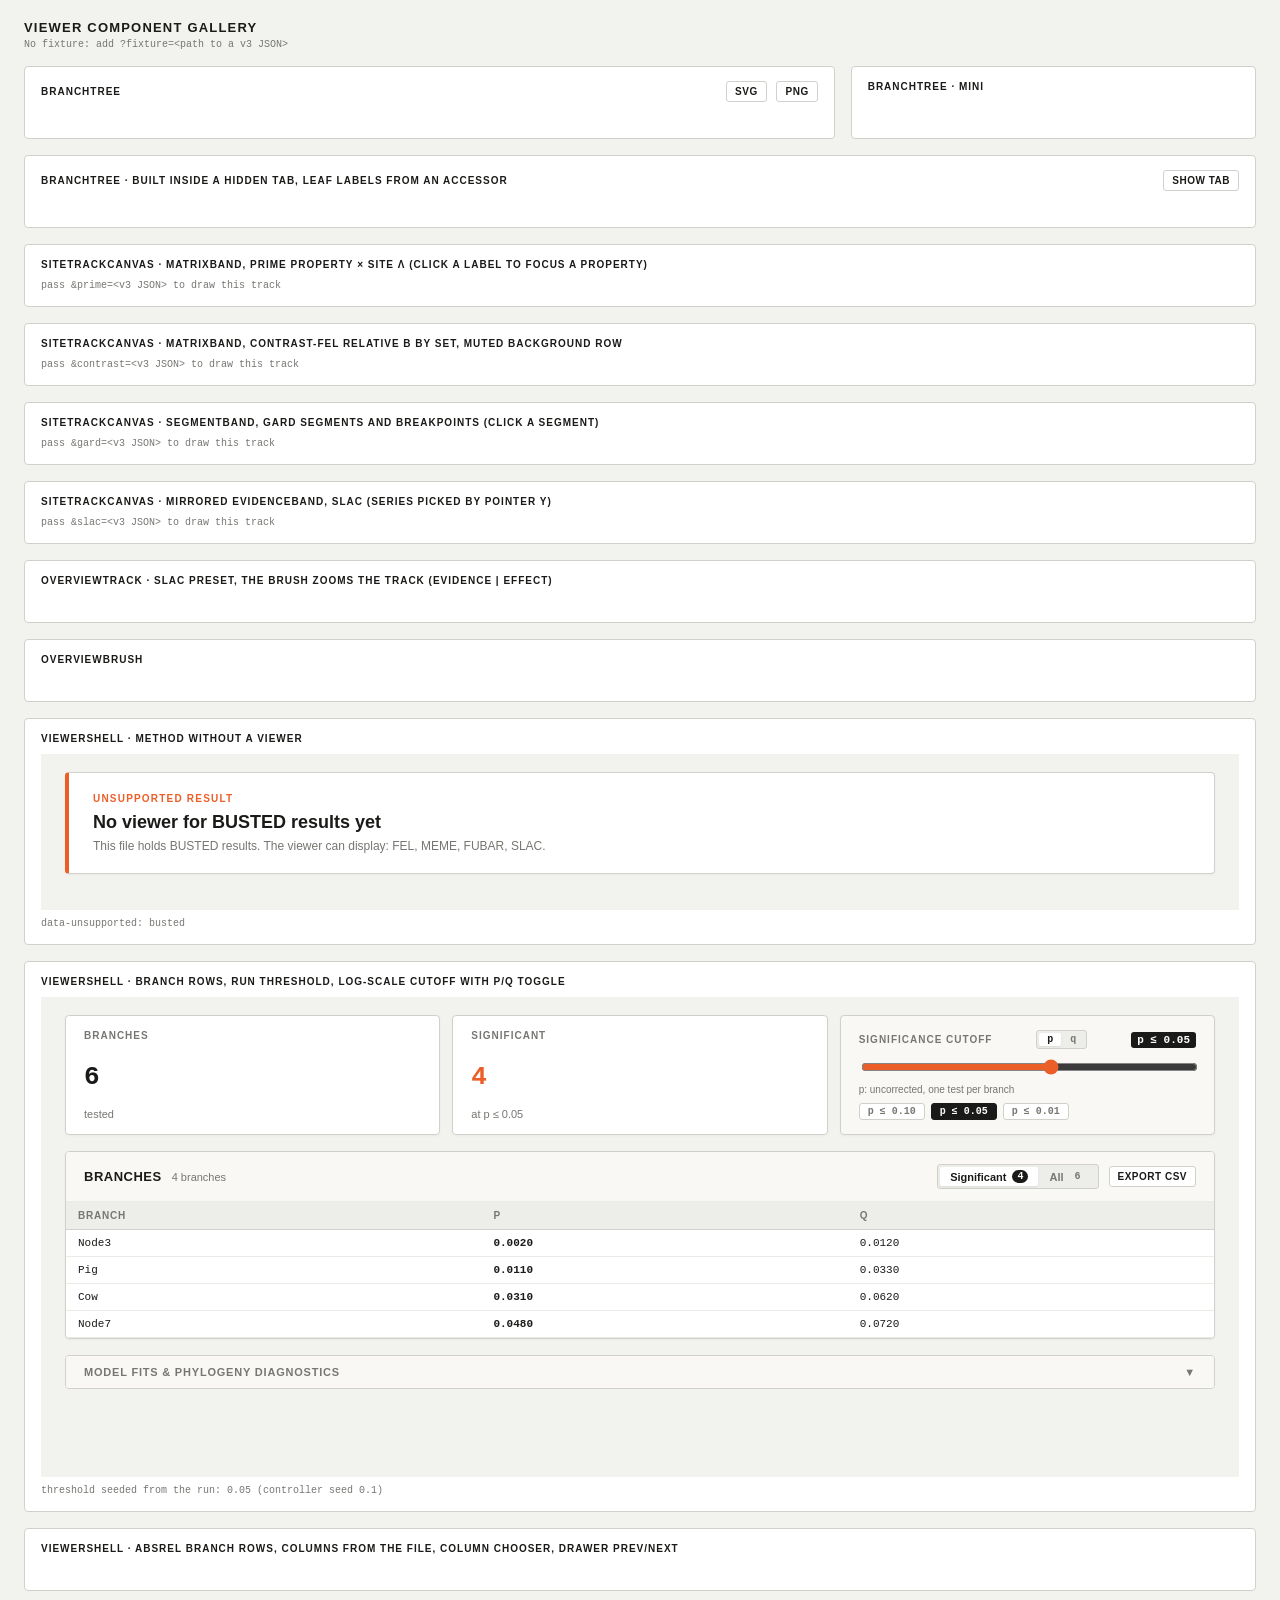
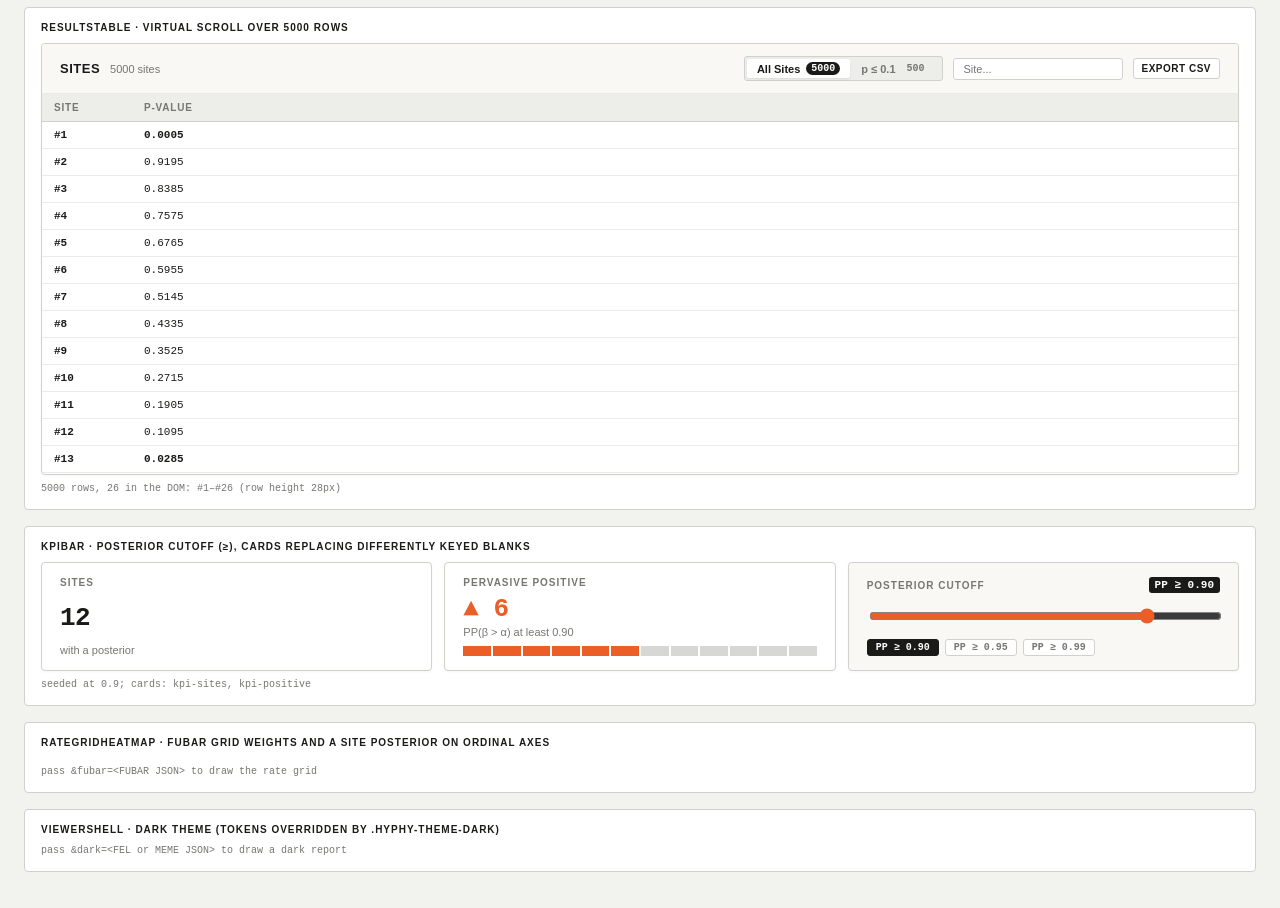
==== commit 92900973: "viewer: slac report — mirrored binomial evidence, counting-test drawer, overview zoom for long genes" ====
--- a/viz/fel-viewer/gallery.html
+++ b/viz/fel-viewer/gallery.html
@@ -21,7 +21,9 @@
     Site tracks with stacked, clickable bands load &prime=<PRIME v3 JSON> and
     &contrast=<Contrast-FEL v3 JSON> (MatrixBand: click a row label to focus it, a cell to
     select its site), &gard=<GARD v3 JSON> (SegmentBand: click a segment) and
-    &slac=<SLAC v3 JSON> (mirrored EvidenceBand: the series under the pointer is picked by y).
+    &slac=<SLAC v3 JSON> (mirrored EvidenceBand: the series under the pointer is picked by y;
+    the same file also drives an OverviewTrack with the SLAC preset, its brush shown from 60
+    codons so it zooms even a short alignment).
     RateGridHeatmap loads &fubar=<FUBAR JSON, v3 or legacy>: the estimated grid weights and
     the posterior of the site with the highest P[β>α], its mode outlined and mean marked.
     The hidden tab holds a BranchTree built while display:none; showing the tab draws it. Clicking a branch in the full tree selects it in the mini tree.
@@ -152,6 +154,12 @@
   </div>
 
   <div class="gallery-card">
+    <div class="gallery-card-head"><span>OverviewTrack · SLAC preset, the brush zooms the track (Evidence | Effect)</span></div>
+    <div id="track-slac-overview"></div>
+    <div class="gallery-note" id="slac-overview-note"></div>
+  </div>
+
+  <div class="gallery-card">
     <div class="gallery-card-head"><span>OverviewBrush</span></div>
     <div id="brush"></div>
     <div class="gallery-note" id="brush-note"></div>
@@ -215,7 +223,10 @@
     import { MatrixBand } from './src/components/matrix-band.js';
     import { SegmentBand } from './src/components/segment-band.js';
     import { RateGridHeatmap } from './src/components/rate-grid-heatmap.js';
+    import { OverviewTrack } from './src/components/overview-track.js';
     import { FUBARData } from './src/data/fubar-data.js';
+    import { SLACData } from './src/data/slac-data.js';
+    import { slacTrackModes, SLAC_BRUSH } from './src/methods/slac.js';
     import { PALETTE } from './src/data/palette.js';
     import { formatPValue, formatThreshold } from './src/core/format.js';
 
@@ -509,6 +520,25 @@
         }
       });
       track.setData({ rows: columnRows(json.site_results) });
+      showSlacOverview(json);
+    }
+
+    // The SLAC hero outside the shell, with the brush threshold lowered so cd2 zooms too
+    function showSlacOverview(json) {
+      const note = document.getElementById('slac-overview-note');
+      const view = new OverviewTrack(document.getElementById('track-slac-overview'), {
+        track: (container) => new SiteTrackCanvas(container, {
+          title: 'Selection Evidence Landscape',
+          modes: slacTrackModes(),
+          threshold: 0.1,
+          exportName: 'gallery_slac_overview'
+        }),
+        brush: Object.assign({}, SLAC_BRUSH, { minSites: 60 }),
+        window: 60,
+        onSiteSelect: (site) => { note.textContent = `site-select: ${site}`; }
+      });
+      view.setData(new SLACData(json));
+      note.textContent = `${view.track.numSites} codons, window ${view.span}`;
     }
 
     function showBrush(json) {
--- a/viz/fel-viewer/src/styles/viewer.css
+++ b/viz/fel-viewer/src/styles/viewer.css
@@ -34,6 +34,7 @@
   --slate-light: #94A3B8;
   --slate-pale: #E2E8F0;
   --slate-faint: #F8FAFC;
+  --code-ink: var(--slate);        /* Monospace text blocks (Newick) */
 }
 
 :host, .hyphy-fel-container {
@@ -163,6 +164,7 @@
   color: var(--on-ink-fill);
   padding: 2px 6px;
   border-radius: 3px;
+  white-space: nowrap;
 }
 
 .kpi-slider-row {
@@ -1304,7 +1306,7 @@
   padding: 8px;
   font-family: "SF Mono", Monaco, monospace;
   font-size: 10px;
-  color: var(--slate);
+  color: var(--code-ink);
   overflow-x: auto;
   white-space: pre;
 }
@@ -1400,6 +1402,7 @@
   --grid-line: #2D2D2D;
   --ink-fill: #F8FAFC;
   --on-ink-fill: #121212;
+  --code-ink: #CBD5E1;
 }
 
 /* Notice shown for a recognized method that has no viewer yet */
@@ -1433,21 +1436,6 @@
   color: var(--stone);
 }
 
-/* Format chip: names the program and format that wrote the result */
-.hyphy-format-chip {
-  align-self: flex-end;
-  font-family: "SF Mono", Monaco, monospace;
-  font-size: 10px;
-  font-weight: 700;
-  letter-spacing: 0.5px;
-  color: var(--stone);
-  background-color: var(--inset);
-  border: 1px solid var(--hairline);
-  border-radius: 3px;
-  padding: 2px 8px;
-  margin-bottom: -8px;
-}
-
 /* Posterior mass bar: P[α>β] | P[α=β] | P[β>α] */
 .mass-bar {
   display: flex;
@@ -1478,6 +1466,11 @@
 
 .mass-pos {
   background-color: var(--accent);
+}
+
+/* A side that does not reach the cutoff keeps only a tint of its hue */
+.mass-bar > .mass-below {
+  opacity: 0.3;
 }
 
 .mass-bar-full {
@@ -1567,7 +1560,7 @@
 
 .diag-notes {
   margin: 4px 0 0 16px;
-  color: var(--slate);
+  color: var(--stone);
   line-height: 1.5;
 }
 
@@ -1586,3 +1579,193 @@
 .diag-val-wrap {
   overflow-wrap: anywhere;
 }
+
+/* Overview brush inside a site track's card, above the canvas (long alignments) */
+.overview-track-brush {
+  padding: 10px 16px 0 16px;
+}
+
+/* SLAC: a site with no inferred substitutions, and the dS-undefined flag */
+.omega-invariant {
+  background-color: var(--panel);
+  border: 1px solid var(--hairline);
+  color: var(--stone);
+}
+
+.slac-flag {
+  margin-left: 4px;
+  font-size: 11px;
+  color: var(--ink);
+  cursor: help;
+}
+
+/* Inline diverging bar for scaled dN − dS: zero at the centre, hue only when called */
+.effect-cell {
+  display: flex;
+  align-items: center;
+  gap: 8px;
+}
+
+.effect-cell > span:first-child {
+  min-width: 44px;
+}
+
+.effect-bar {
+  position: relative;
+  display: inline-block;
+  width: 60px;
+  height: 8px;
+  background-color: var(--grid-line);
+  border-radius: 2px;
+}
+
+.effect-bar::after {
+  content: "";
+  position: absolute;
+  left: 50%;
+  top: -2px;
+  bottom: -2px;
+  width: 1px;
+  background-color: var(--stone);
+}
+
+.effect-fill {
+  position: absolute;
+  top: 0;
+  bottom: 0;
+  background-color: var(--slate-light);
+}
+
+.effect-fill.effect-div {
+  background-color: var(--accent);
+}
+
+.effect-fill.effect-pur {
+  background-color: var(--purifying);
+}
+
+/* SLAC counting test: expected vs observed synonymous | non-synonymous shares */
+.count-test {
+  display: grid;
+  grid-template-columns: auto 1fr auto;
+  align-items: center;
+  gap: 8px 12px;
+}
+
+.count-label {
+  font-size: 10px;
+  font-weight: 700;
+  text-transform: uppercase;
+  letter-spacing: 0.6px;
+  color: var(--stone);
+}
+
+.count-bar {
+  display: flex;
+  height: 14px;
+  border-radius: 3px;
+  overflow: hidden;
+  background-color: var(--grid-line);
+}
+
+.count-bar-empty {
+  border: 1px dashed var(--hairline);
+  background-color: transparent;
+}
+
+.count-syn {
+  background-color: var(--hairline);
+}
+
+.count-non {
+  background-color: var(--slate);
+}
+
+/* The side the observed counts exceed is outlined in its direction's hue */
+.count-excess-div {
+  box-shadow: inset 0 0 0 2px var(--accent);
+}
+
+.count-excess-pur {
+  box-shadow: inset 0 0 0 2px var(--purifying);
+}
+
+.count-val {
+  font-size: 11px;
+  color: var(--stone);
+  min-width: 96px;
+  text-align: right;
+}
+
+.count-sentence {
+  margin-top: 10px;
+  font-size: 12px;
+  line-height: 1.5;
+  color: var(--ink);
+}
+
+/* Dot-and-whisker rows: estimate, median and range over sampled ancestors */
+.whisker-grid {
+  display: grid;
+  grid-template-columns: auto auto 1fr;
+  align-items: center;
+  gap: 6px 12px;
+}
+
+.whisker-label {
+  font-size: 11px;
+  font-weight: 700;
+  color: var(--ink);
+}
+
+.whisker-text {
+  font-size: 11px;
+  color: var(--stone);
+}
+
+.whisker-axis {
+  stroke: var(--grid-line);
+  stroke-width: 1;
+}
+
+.whisker-range {
+  stroke: var(--stone);
+  stroke-width: 2;
+}
+
+.whisker-median {
+  stroke: var(--stone);
+  stroke-width: 1.5;
+}
+
+.whisker-point {
+  fill: var(--ink);
+}
+
+/* A drawer tree tab's host: the tree scrolls with the drawer body */
+.slac-tree-host {
+  width: 100%;
+}
+
+/* Model fits listed in diagnostics */
+.diag-fits-table {
+  border-collapse: collapse;
+  margin-top: 4px;
+  font-size: 11px;
+}
+
+.diag-fits-table th,
+.diag-fits-table td {
+  padding: 3px 12px 3px 0;
+  text-align: left;
+  border-bottom: 1px solid var(--grid-line);
+  color: var(--ink);
+}
+
+.diag-fits-table th {
+  font-size: 9px;
+  font-weight: 700;
+  text-transform: uppercase;
+  letter-spacing: 0.6px;
+  color: var(--stone);
+}
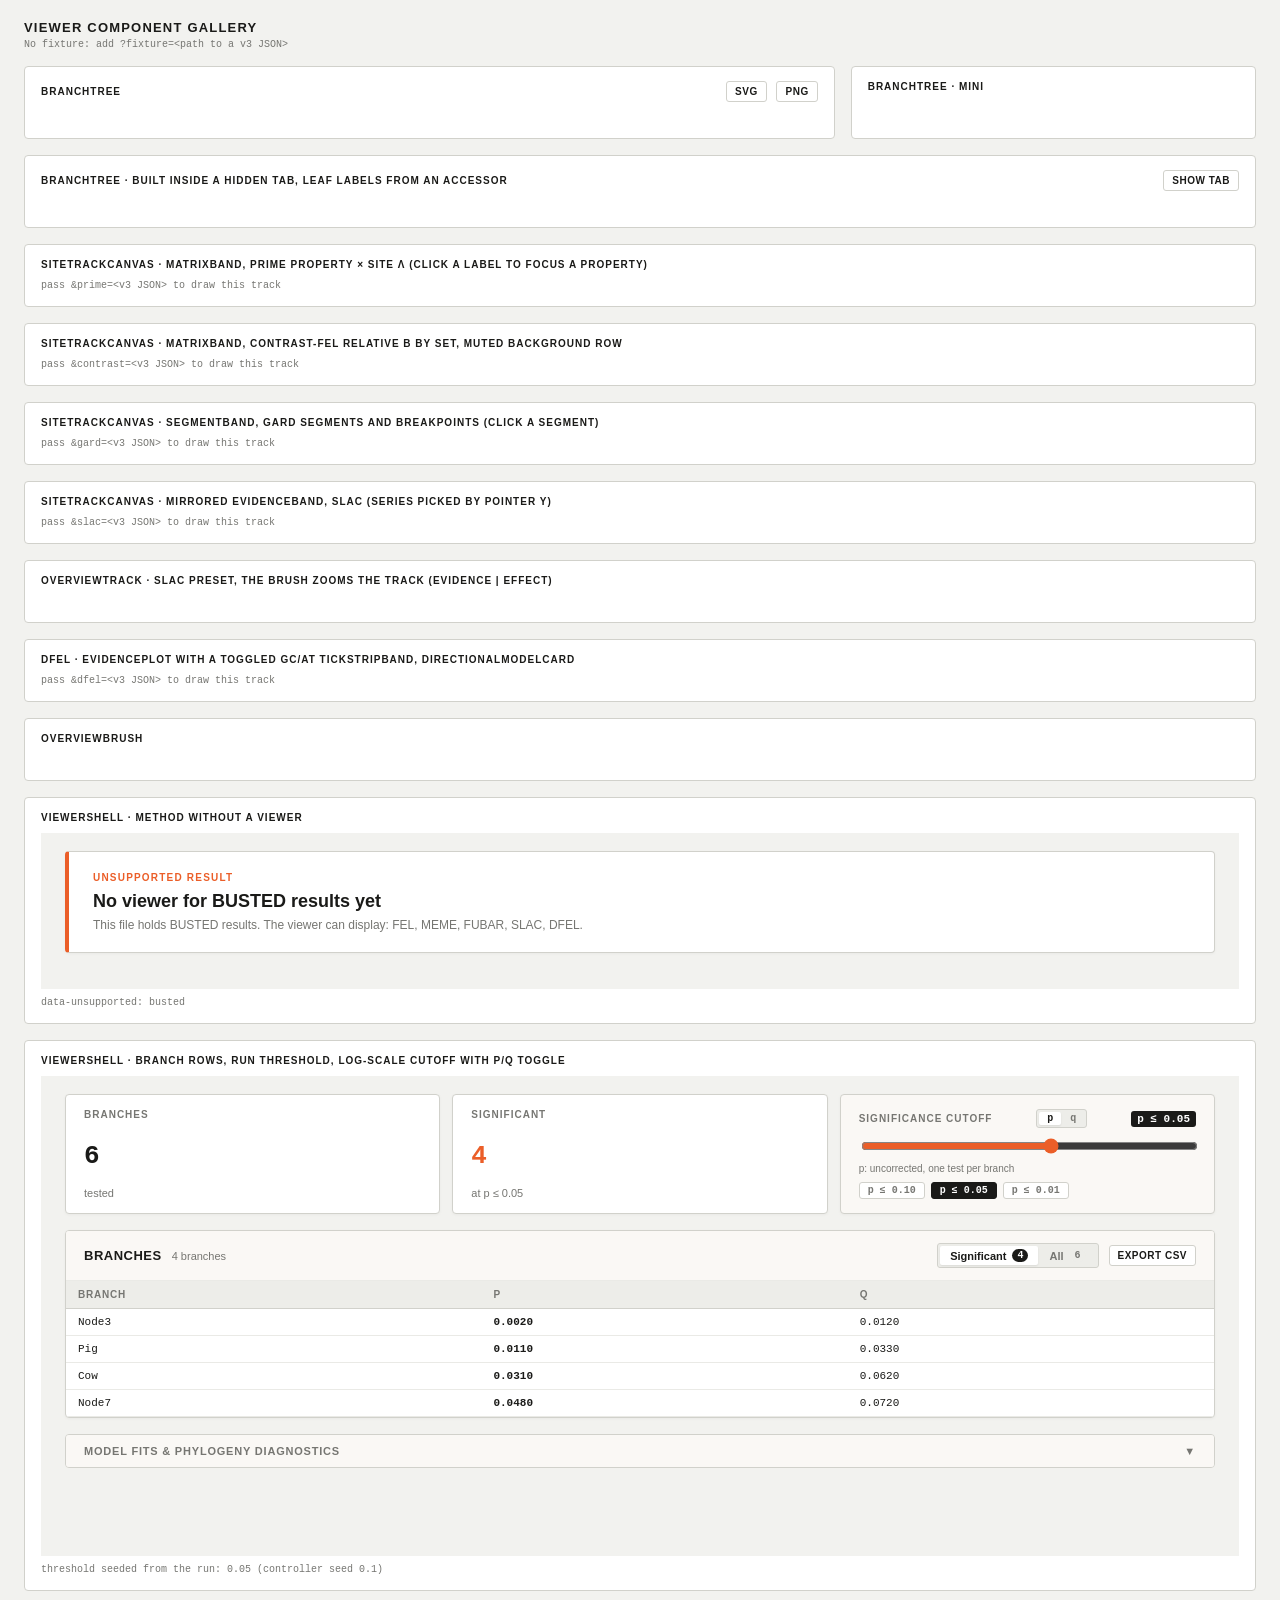
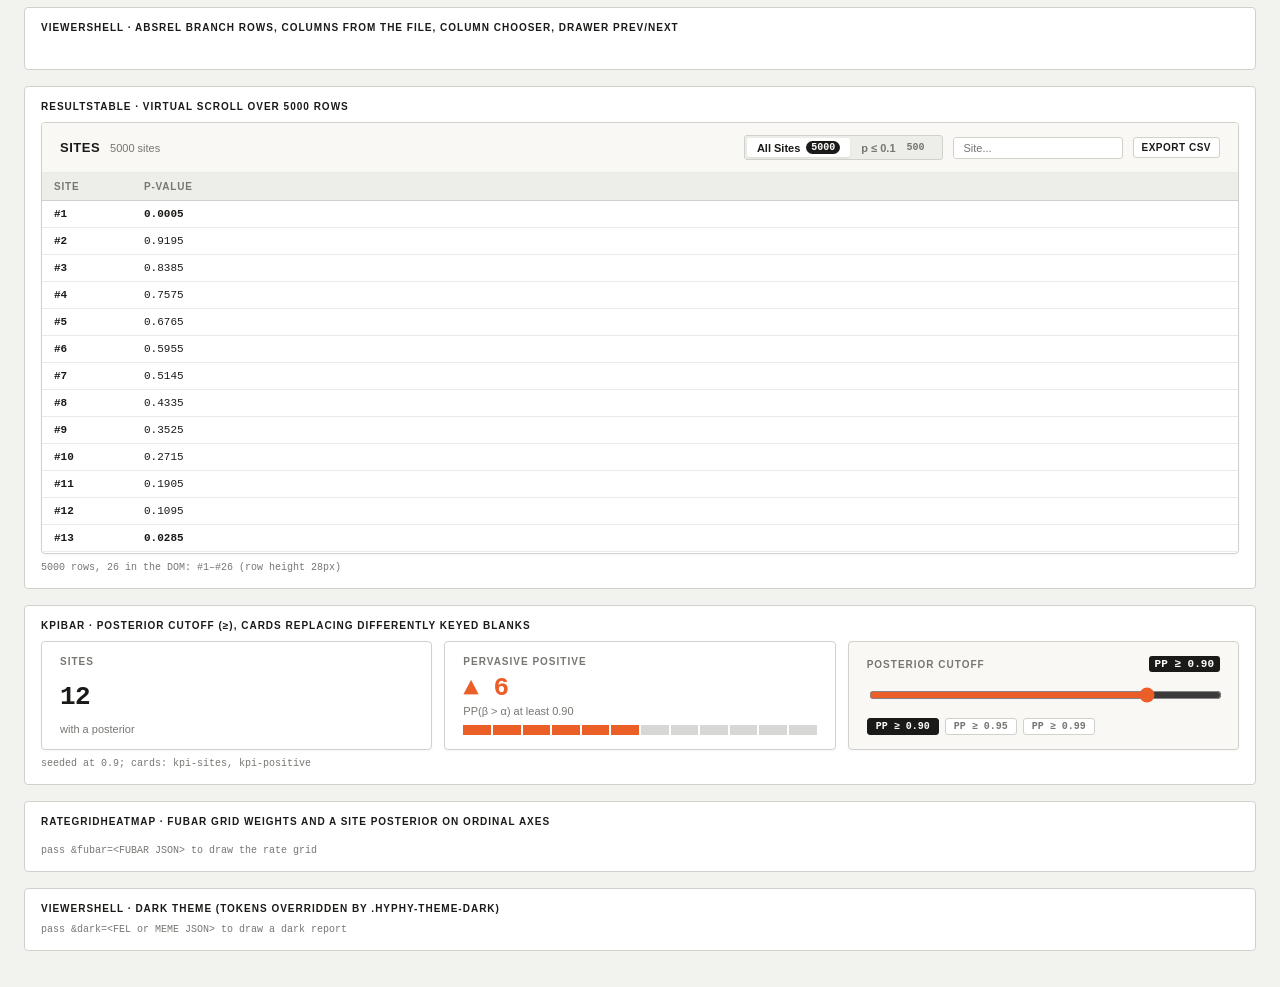
==== commit 09db565d: "viewer: dfel report — site evidence with GC/AT direction strip, directional model card, regime tree " ====
--- a/viz/fel-viewer/gallery.html
+++ b/viz/fel-viewer/gallery.html
@@ -23,7 +23,9 @@
     select its site), &gard=<GARD v3 JSON> (SegmentBand: click a segment) and
     &slac=<SLAC v3 JSON> (mirrored EvidenceBand: the series under the pointer is picked by y;
     the same file also drives an OverviewTrack with the SLAC preset, its brush shown from 60
-    codons so it zooms even a short alignment).
+    codons so it zooms even a short alignment) and &dfel=<dFEL v3 JSON> (the dFEL hero: its
+    GC/AT TickStripBand sits behind a stack toggle, on by default only when K > 1; under it
+    the DirectionalModelCard, opened: composition screen, GC strip, regime tree, root bars).
     RateGridHeatmap loads &fubar=<FUBAR JSON, v3 or legacy>: the estimated grid weights and
     the posterior of the site with the highest P[β>α], its mode outlined and mean marked.
     The hidden tab holds a BranchTree built while display:none; showing the tab draws it. Clicking a branch in the full tree selects it in the mini tree.
@@ -160,6 +162,12 @@
   </div>
 
   <div class="gallery-card">
+    <div class="gallery-card-head"><span>dFEL · EvidencePlot with a toggled GC/AT TickStripBand, DirectionalModelCard</span></div>
+    <div id="track-dfel"></div>
+    <div class="gallery-note" id="dfel-note"></div>
+  </div>
+
+  <div class="gallery-card">
     <div class="gallery-card-head"><span>OverviewBrush</span></div>
     <div id="brush"></div>
     <div class="gallery-note" id="brush-note"></div>
@@ -227,6 +235,8 @@
     import { FUBARData } from './src/data/fubar-data.js';
     import { SLACData } from './src/data/slac-data.js';
     import { slacTrackModes, SLAC_BRUSH } from './src/methods/slac.js';
+    import { DFELData } from './src/data/dfel-data.js';
+    import { dfelHero, DirectionalModelCard } from './src/methods/dfel.js';
     import { PALETTE } from './src/data/palette.js';
     import { formatPValue, formatThreshold } from './src/core/format.js';
 
@@ -539,6 +549,19 @@
       });
       view.setData(new SLACData(json));
       note.textContent = `${view.track.numSites} codons, window ${view.span}`;
+    }
+
+    // The dFEL hero and model card outside the shell; the card is opened whatever K is
+    function showDfelTrack(json) {
+      const note = document.getElementById('dfel-note');
+      const host = document.getElementById('track-dfel');
+      const data = new DFELData(json);
+      const hero = dfelHero(host, { threshold: 0.1, onSiteSelect: (site) => { note.textContent = `site-select: ${site}`; } });
+      hero.setData(data);
+      const card = new DirectionalModelCard(host);
+      card.setData(data);
+      card.setExpanded(true);
+      note.textContent = `K = ${data.K}, strip ${hero.stackShown ? 'shown' : 'hidden'} by default`;
     }
 
     function showBrush(json) {
@@ -980,7 +1003,7 @@
       else document.getElementById('dark-note').textContent = 'pass &dark=<FEL or MEME JSON> to draw a dark report';
       if (params.get('fubar')) showRateGrid(await fetchJSON(params.get('fubar')));
       else document.getElementById('fubar-note').textContent = 'pass &fubar=<FUBAR JSON> to draw the rate grid';
-      const tracks = { prime: showPrimeTrack, contrast: showContrastTrack, gard: showGardTrack, slac: showSlacTrack };
+      const tracks = { prime: showPrimeTrack, contrast: showContrastTrack, gard: showGardTrack, slac: showSlacTrack, dfel: showDfelTrack };
       for (const [param, show] of Object.entries(tracks)) {
         if (params.get(param)) show(await fetchJSON(params.get(param)));
         else document.getElementById(`${param}-note`).textContent = `pass &${param}=<v3 JSON> to draw this track`;
--- a/viz/fel-viewer/src/styles/viewer.css
+++ b/viz/fel-viewer/src/styles/viewer.css
@@ -8,6 +8,8 @@
   --accent-tint-border: rgba(235, 94, 40, 0.3);
   --purifying: #1E40AF;            /* Technical Cobalt Blue */
   --purifying-tint: rgba(30, 64, 175, 0.12);
+  --purifying-solid: #1E40AF;      /* Cobalt under knockout text, in either theme */
+  --purifying-light: #7C9BF0;      /* Cobalt for text and marks on dark surfaces */
   --synonymous: #047857;           /* Deep green */
   --synonymous-tint: rgba(4, 120, 87, 0.12);
 
@@ -400,8 +402,19 @@
 }
 
 .tip-pur {
-  background-color: var(--purifying);
+  background-color: var(--purifying-solid);
   color: var(--knockout);
+}
+
+/* A passing p-value inside the (always dark) tooltip, in its direction's hue */
+.tip-pass-div {
+  color: var(--accent);
+  font-weight: 700;
+}
+
+.tip-pass-pur {
+  color: var(--purifying-light);
+  font-weight: 700;
 }
 
 .tip-neutral {
@@ -532,10 +545,9 @@
   border-color: var(--ink-fill);
 }
 
+/* Fixed, so the table card's overflow never clips it; placed under its button on open */
 .column-chooser-menu {
-  position: absolute;
-  right: 0;
-  top: calc(100% + 4px);
+  position: fixed;
   z-index: 20;
   display: flex;
   flex-direction: column;
@@ -1020,6 +1032,7 @@
 }
 
 .drawer-close-btn {
+  flex-shrink: 0;
   background: none;
   border: none;
   font-size: 18px;
@@ -1387,9 +1400,12 @@
   cursor: crosshair;
 }
 
-/* Dark theme: the same rules over dark surfaces and light ink. Signal hues, their
-   tints and the tooltip keep their light-theme values. */
+/* Dark theme: the same rules over dark surfaces and light ink. The accent and the
+   tooltip keep their light-theme values; cobalt lightens to stay readable on the dark
+   panel (about 6:1 on #1E1E1E). */
 .hyphy-theme-dark, :host([theme="dark"]) {
+  --purifying: var(--purifying-light);
+  --purifying-tint: rgba(124, 155, 240, 0.16);
   --chassis: #121212;
   --panel: #1E1E1E;
   --panel-header: #252525;
@@ -1580,6 +1596,72 @@
   overflow-wrap: anywhere;
 }
 
+/* Prose values (method description, citation) span the grid in the body face */
+.diag-item-wide {
+  grid-column: 1 / -1;
+}
+
+.diag-val-prose {
+  font-family: inherit;
+  font-weight: 400;
+  line-height: 1.5;
+}
+
+/* A diagnostics label with an action beside it */
+.diag-lbl-row {
+  display: flex;
+  align-items: center;
+  justify-content: space-between;
+  gap: 8px;
+}
+
+/* Phones: the drawer takes the full width and its header wraps, step nav, title and
+   close on the first row, badge and tabs on the second */
+@media (max-width: 480px) {
+  .hyphy-site-drawer {
+    width: 100vw;
+    max-width: 100vw;
+  }
+
+  .drawer-header {
+    height: auto;
+    flex-wrap: wrap;
+    gap: 8px;
+    padding: 10px 12px;
+  }
+
+  .drawer-title-group {
+    display: contents;
+  }
+
+  .drawer-step {
+    order: 1;
+  }
+
+  /* Wide enough that the badge cannot join the first row */
+  .drawer-site-tag {
+    order: 2;
+    flex: 1 1 calc(100% - 160px);
+    min-width: 0;
+    white-space: nowrap;
+    overflow: hidden;
+    text-overflow: ellipsis;
+  }
+
+  .drawer-close-btn {
+    order: 3;
+  }
+
+  .drawer-regime-badge {
+    order: 4;
+  }
+
+  .drawer-nav-tabs {
+    order: 5;
+    margin-left: auto;
+  }
+}
+
 /* Overview brush inside a site track's card, above the canvas (long alignments) */
 .overview-track-brush {
   padding: 10px 16px 0 16px;
@@ -1769,3 +1851,242 @@
   letter-spacing: 0.6px;
   color: var(--stone);
 }
+
+/* Site track: a toggle for the stacked bands, and their legend under the canvas */
+.plot-stack-toggle.active {
+  background-color: var(--ink-fill);
+  color: var(--on-ink-fill);
+  border-color: var(--ink-fill);
+}
+
+.plot-stack-note {
+  padding: 6px 18px 10px 18px;
+  font-size: 10px;
+  color: var(--stone);
+  border-top: 1px solid var(--grid-line);
+}
+
+/* dFEL table: rate balance with omega, the GC/AT count bar, muted synonymous suffixes */
+.dfel-omega-cell,
+.gcat-cell {
+  display: flex;
+  align-items: center;
+  gap: 8px;
+}
+
+.dfel-omega-cell .micro-balance-bar {
+  width: 56px;
+}
+
+.gcat-cell > span:first-child {
+  min-width: 40px;
+}
+
+.gcat-bar {
+  display: inline-flex;
+  width: 48px;
+  height: 6px;
+  background-color: var(--grid-line);
+  border-radius: 2px;
+  overflow: hidden;
+}
+
+.gcat-gc {
+  background-color: var(--ink);
+}
+
+.gcat-at {
+  background-color: var(--slate-light);
+}
+
+.dfel-muted {
+  color: var(--stone);
+}
+
+/* dFEL drawer: one chip per non-synonymous change, its GC direction in greyscale */
+.dfel-chips {
+  display: flex;
+  flex-wrap: wrap;
+  gap: 6px;
+}
+
+.dfel-chip {
+  display: inline-flex;
+  align-items: center;
+  gap: 5px;
+  background-color: var(--inset);
+  border: 1px solid var(--hairline);
+  border-radius: 3px;
+  padding: 3px 6px;
+  font-size: 11px;
+  color: var(--ink);
+}
+
+.dfel-dir {
+  font-size: 9px;
+  font-weight: 700;
+  padding: 0 3px;
+  border-radius: 2px;
+}
+
+.dfel-dir-gc {
+  background-color: var(--ink-fill);
+  color: var(--on-ink-fill);
+}
+
+.dfel-dir-at {
+  border: 1px solid var(--slate-light);
+  color: var(--stone);
+}
+
+.dfel-syn-line {
+  font-size: 11px;
+}
+
+.dfel-drift-note {
+  font-size: 11px;
+  line-height: 1.5;
+  color: var(--ink);
+  border-left: 3px solid var(--hairline);
+  padding-left: 10px;
+}
+
+/* dFEL directional model card: the screen, GC by taxon, the regime tree and root support */
+.hyphy-dfel-model-card {
+  background-color: var(--panel);
+  border: 1px solid var(--hairline);
+  border-radius: 4px;
+  overflow: hidden;
+}
+
+.dfel-model-toggle {
+  width: 100%;
+  display: flex;
+  align-items: baseline;
+  gap: 14px;
+  padding: 12px 18px;
+  background-color: var(--panel-header);
+  border: none;
+  cursor: pointer;
+  text-align: left;
+  color: var(--ink);
+}
+
+.dfel-model-toggle:disabled {
+  cursor: default;
+}
+
+.dfel-model-title {
+  font-size: 13px;
+  font-weight: 700;
+  letter-spacing: 0.5px;
+  text-transform: uppercase;
+}
+
+.dfel-model-summary {
+  flex: 1;
+  font-size: 11px;
+  font-family: "SF Mono", Monaco, monospace;
+  color: var(--stone);
+}
+
+.dfel-model-icon {
+  font-size: 11px;
+  color: var(--stone);
+}
+
+.dfel-model-body {
+  border-top: 1px solid var(--grid-line);
+  padding: 14px 18px;
+  display: flex;
+  flex-direction: column;
+  gap: 20px;
+}
+
+.dfel-model-row {
+  display: flex;
+  flex-wrap: wrap;
+  gap: 24px;
+  align-items: flex-start;
+}
+
+.dfel-panel {
+  flex: 1 1 300px;
+  min-width: 0;
+  display: flex;
+  flex-direction: column;
+  gap: 8px;
+}
+
+.dfel-panel-wide {
+  flex: 2 1 420px;
+}
+
+.dfel-panel-head {
+  display: flex;
+  align-items: center;
+  justify-content: space-between;
+  gap: 8px;
+  min-height: 24px;
+}
+
+.dfel-panel-title {
+  font-size: 11px;
+  font-weight: 700;
+  text-transform: uppercase;
+  letter-spacing: 1px;
+  color: var(--stone);
+}
+
+.dfel-figure {
+  width: 100%;
+}
+
+.dfel-figure > svg {
+  display: block;
+}
+
+.dfel-caption {
+  font-size: 10px;
+  line-height: 1.5;
+  color: var(--stone);
+}
+
+.dfel-tree-host {
+  width: 100%;
+}
+
+.dfel-root-more {
+  align-self: flex-start;
+}
+
+/* A branch's soft regime weights: AT | Neutral | GC */
+.regime-weights-bar {
+  display: inline-flex;
+  width: 60px;
+  height: 6px;
+  margin: 0 6px;
+  vertical-align: middle;
+  background-color: var(--grid-line);
+  border-radius: 2px;
+  overflow: hidden;
+}
+
+.regime-w-0 {
+  background-color: var(--slate-light);
+}
+
+.regime-w-1 {
+  background-color: var(--hairline);
+}
+
+.regime-w-2 {
+  background-color: var(--ink);
+}
+
+/* A KPI card whose value is a short phrase rather than a count */
+.kpi-card-text .kpi-value {
+  font-size: 18px;
+  letter-spacing: 0;
+  margin: 10px 0 6px 0;
+}
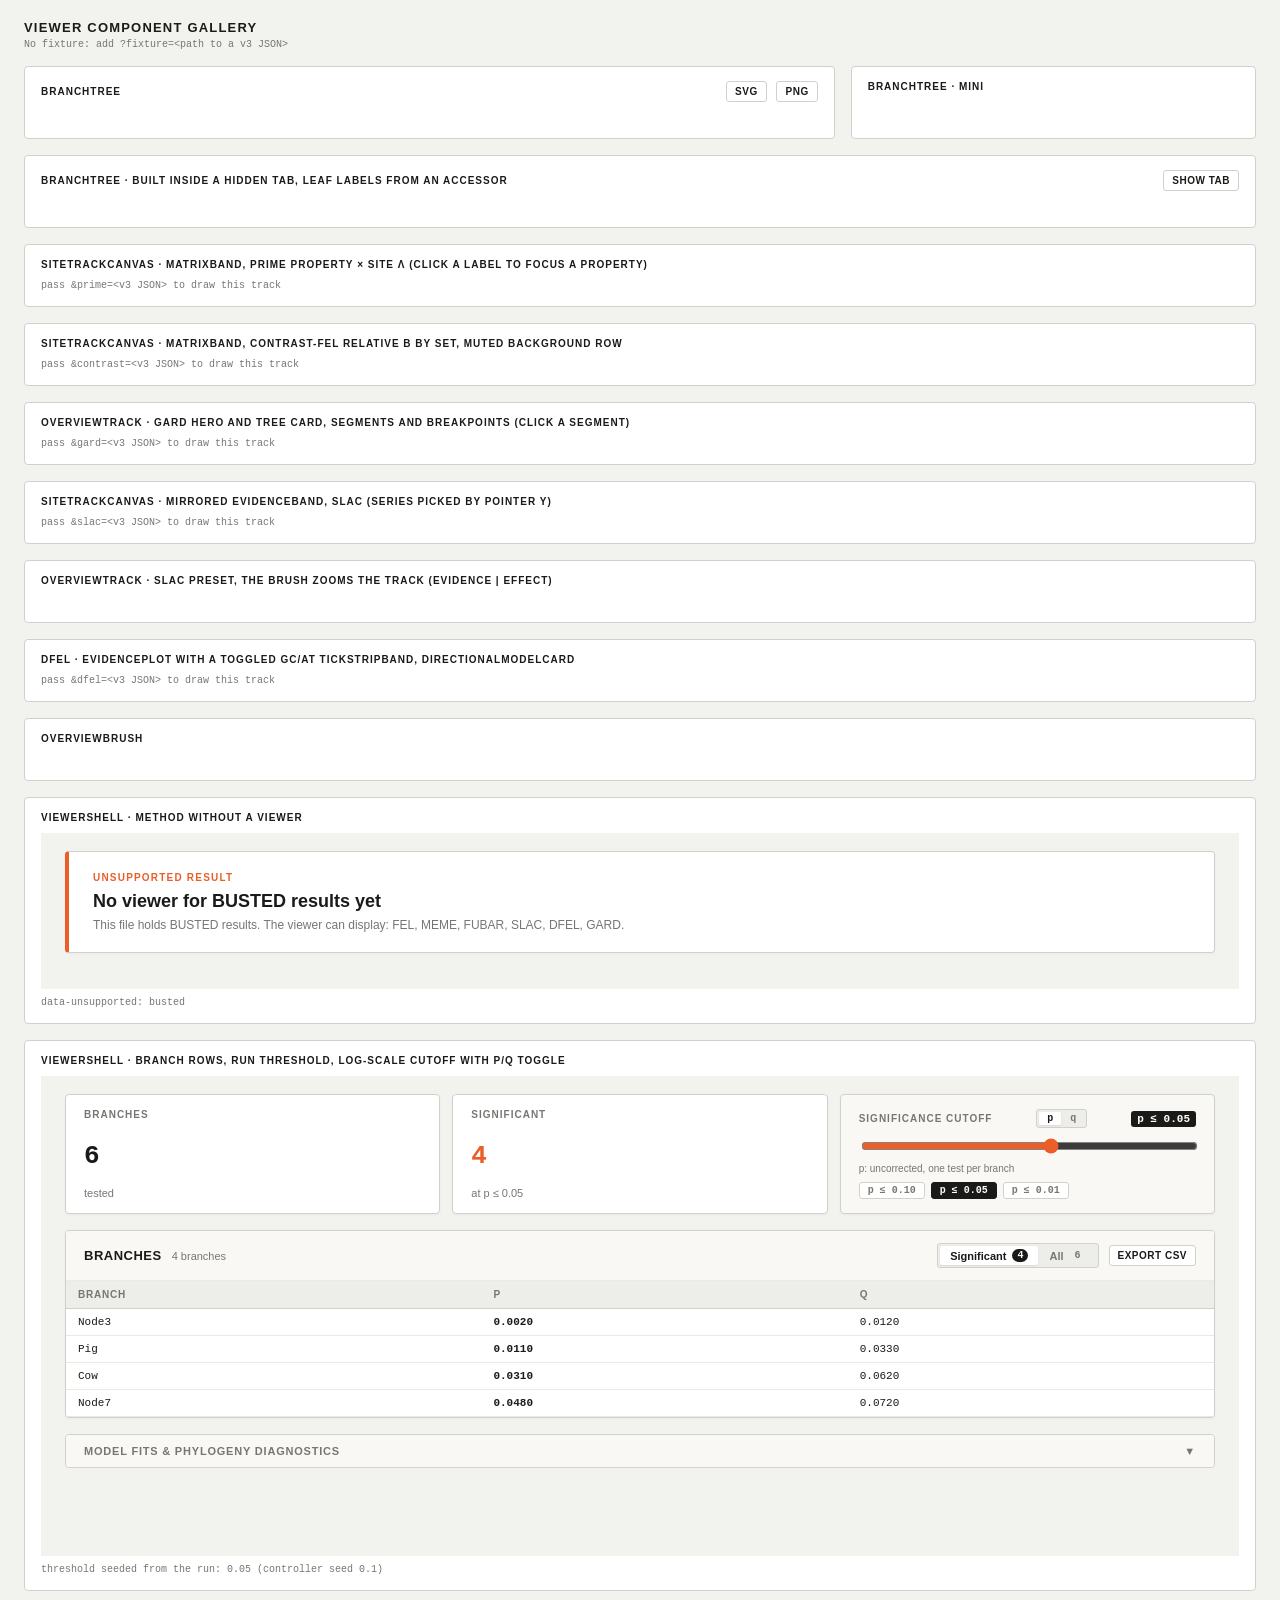
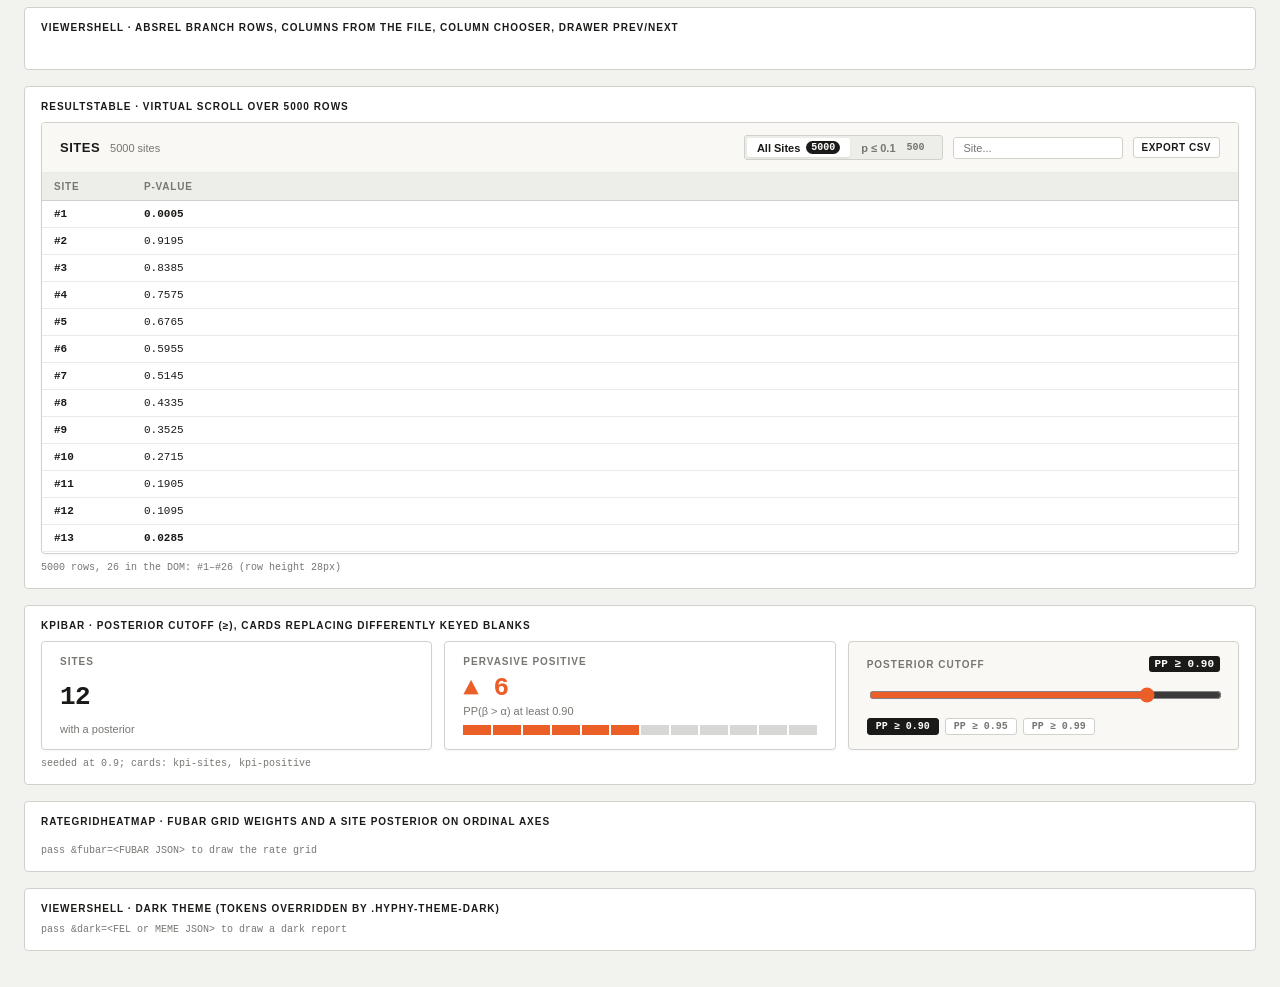
==== commit f276a165: "viewer: GARD report — breakpoint support hero with segments and Ohmic candidates, per-breakpoint KH/" ====
--- a/viz/fel-viewer/gallery.html
+++ b/viz/fel-viewer/gallery.html
@@ -20,7 +20,7 @@
     The virtual table draws 5000 synthetic rows a window at a time.
     Site tracks with stacked, clickable bands load &prime=<PRIME v3 JSON> and
     &contrast=<Contrast-FEL v3 JSON> (MatrixBand: click a row label to focus it, a cell to
-    select its site), &gard=<GARD v3 JSON> (SegmentBand: click a segment) and
+    select its site), &gard=<GARD v3 JSON> (SegmentBand, GardTickBand and the GardTreeCard: click a segment) and
     &slac=<SLAC v3 JSON> (mirrored EvidenceBand: the series under the pointer is picked by y;
     the same file also drives an OverviewTrack with the SLAC preset, its brush shown from 60
     codons so it zooms even a short alignment) and &dfel=<dFEL v3 JSON> (the dFEL hero: its
@@ -144,8 +144,9 @@
   </div>
 
   <div class="gallery-card">
-    <div class="gallery-card-head"><span>SiteTrackCanvas · SegmentBand, GARD segments and breakpoints (click a segment)</span></div>
+    <div class="gallery-card-head"><span>OverviewTrack · GARD hero and tree card, segments and breakpoints (click a segment)</span></div>
     <div id="track-gard"></div>
+    <div id="track-gard-card"></div>
     <div class="gallery-note" id="gard-note"></div>
   </div>
 
@@ -229,7 +230,6 @@
     import { SiteTrackCanvas } from './src/components/site-track.js';
     import { EvidenceBand } from './src/components/evidence-band.js';
     import { MatrixBand } from './src/components/matrix-band.js';
-    import { SegmentBand } from './src/components/segment-band.js';
     import { RateGridHeatmap } from './src/components/rate-grid-heatmap.js';
     import { OverviewTrack } from './src/components/overview-track.js';
     import { FUBARData } from './src/data/fubar-data.js';
@@ -237,6 +237,9 @@
     import { slacTrackModes, SLAC_BRUSH } from './src/methods/slac.js';
     import { DFELData } from './src/data/dfel-data.js';
     import { dfelHero, DirectionalModelCard } from './src/methods/dfel.js';
+    import { GardResults } from './src/data/gard-data.js';
+    import { gardHero } from './src/methods/gard.js';
+    import { GardTreeCard } from './src/components/gard-trees.js';
     import { PALETTE } from './src/data/palette.js';
     import { formatPValue, formatThreshold } from './src/core/format.js';
 
@@ -457,49 +460,19 @@
       return track;
     }
 
-    // GARD: model-averaged breakpoint support over the best model's segments. Support keys
-    // map to 1-based sites with the file's own offset (left segment end - breakpoint key).
+    // GARD: the hero with its real bands (log | linear support, segments toned by call, Ohmic
+    // candidates) and the tree card under it; the brush shows from 1000 sites
     function showGardTrack(json) {
       const note = document.getElementById('gard-note');
-      const parts = json.partitions;
-      const best = json.model_selection.best_model_breakpoints;
-      const offset = best.length ? parts[0].end_site - best[0] : 1;
-      const rows = Object.entries(json.site_breakpoint_support)
-        .map(([key, w]) => ({ site: Number(key) + offset, w }))
-        .sort((a, b) => a.site - b.site);
-      const ranked = rows.slice().sort((a, b) => b.w - a.w);
-      const band = new EvidenceBand({
-        value: r => r.w,
-        tone: (r, track) => (r.w >= track.threshold ? 'div' : null),
-        domain: (all, track) => [0, Math.max(track.threshold, Math.max(...all.map(r => r.w)) * 1.1)],
-        ticks: 4,
-        tickFormat: v => v.toFixed(2),
-        rule: 'ge',
-        ruleLabel: t => `support ≥ ${formatThreshold(t)}`,
-        shape: 'dot',
-        label: 'support',
-        tooltip: r => tip(`Site ${r.site}`, [['support', r.w < 1e-3 ? r.w.toExponential(2) : r.w.toFixed(3)], ['rank', `${ranked.indexOf(r) + 1} of ${rows.length}`]])
-      });
-      const segments = new SegmentBand({ segments: d => d.segments });
-      new SiteTrackCanvas(document.getElementById('track-gard'), {
-        title: 'Breakpoint Map',
-        subtitle: 'model-averaged support by nucleotide site',
-        band,
-        stack: [segments],
-        threshold: 0.05,
-        sites: d => d.rows,
-        siteCount: d => d.sites,
-        exportName: 'gallery_gard',
-        onSiteSelect: site => { note.textContent = `site-select: ${site}`; },
-        onRegionSelect: region => {
-          note.textContent = `region-select: segment ${region.index + 1}, sites ${region.segment.start}–${region.segment.end}`;
-        }
-      }).setData({
-        rows,
-        sites: json.dataset.sites_count,
-        segments: parts.map(p => ({ key: p.partition_index, start: p.start_site, end: p.end_site }))
-      });
-      note.textContent = `${parts.length} segments, breakpoints ${best.join(', ') || 'none'}, support offset ${offset}`;
+      const data = new GardResults(json);
+      const select = (site) => { note.textContent = `site-select: ${site}`; };
+      const hero = gardHero(document.getElementById('track-gard'), { threshold: 0.05, onSiteSelect: select });
+      hero.setData(data);
+      const card = new GardTreeCard(document.getElementById('track-gard-card'));
+      card.setThreshold(0.05);
+      card.setData(data);
+      const stats = data.getStats(0.05);
+      note.textContent = `${stats.segments} segments, ${stats.incongruent} of ${stats.breakpoints} incongruent at α 0.05, support offset ${data.off}`;
     }
 
     // SLAC: positive selection above zero, negative below; the selected series gets the ring
--- a/viz/fel-viewer/src/styles/viewer.css
+++ b/viz/fel-viewer/src/styles/viewer.css
@@ -36,7 +36,7 @@
   --slate-light: #94A3B8;
   --slate-pale: #E2E8F0;
   --slate-faint: #F8FAFC;
-  --code-ink: var(--slate);        /* Monospace text blocks (Newick) */
+  --code-ink: var(--slate);        /* Monospace text blocks (Newick), substitution lists */
 }
 
 :host, .hyphy-fel-container {
@@ -742,7 +742,7 @@
   overflow: hidden;
   text-overflow: ellipsis;
   font-size: 11px;
-  color: var(--slate);
+  color: var(--code-ink);
 }
 
 .btn-inspect {
@@ -1878,6 +1878,11 @@
   width: 56px;
 }
 
+/* α in grey, so the bar carries no hue beyond the signal orange of β */
+.dfel-bar-alpha {
+  background-color: var(--slate-light);
+}
+
 .gcat-cell > span:first-child {
   min-width: 40px;
 }
@@ -1972,10 +1977,6 @@
   color: var(--ink);
 }
 
-.dfel-model-toggle:disabled {
-  cursor: default;
-}
-
 .dfel-model-title {
   font-size: 13px;
   font-weight: 700;
@@ -1993,6 +1994,15 @@
 .dfel-model-icon {
   font-size: 11px;
   color: var(--stone);
+}
+
+.dfel-model-warning {
+  padding: 8px 18px;
+  font-size: 11px;
+  font-weight: 700;
+  color: var(--ink);
+  border-top: 1px solid var(--grid-line);
+  background-color: var(--panel-header);
 }
 
 .dfel-model-body {
@@ -2020,6 +2030,11 @@
 
 .dfel-panel-wide {
   flex: 2 1 420px;
+}
+
+/* A table at its natural width beside a wide figure; its captions wrap under it */
+.dfel-panel-narrow {
+  flex: 0 1 300px;
 }
 
 .dfel-panel-head {
@@ -2084,9 +2099,206 @@
   background-color: var(--ink);
 }
 
-/* A KPI card whose value is a short phrase rather than a count */
+/* A KPI card whose value is a short phrase rather than a count, one line per fact */
 .kpi-card-text .kpi-value {
   font-size: 18px;
   letter-spacing: 0;
+  line-height: 1.3;
+  white-space: pre-line;
   margin: 10px 0 6px 0;
 }
+
+/* GARD: the breakpoint call badge, the disabled alpha controller and the tree views */
+.gard-call {
+  white-space: nowrap;
+}
+
+.gard-call-incongruent {
+  background-color: var(--accent-tint);
+  color: var(--accent);
+}
+
+.gard-call-branch {
+  background-color: var(--inset);
+  color: var(--ink);
+  border: 1px solid var(--hairline);
+}
+
+.gard-call-untested {
+  background-color: var(--inset);
+  color: var(--stone);
+}
+
+.kpi-control-disabled .kpi-slider,
+.kpi-control-disabled .preset-pill {
+  opacity: 0.45;
+  cursor: not-allowed;
+}
+
+/* The card under the table: model selection and the partition-by-tree matrix side by side, the tree comparison below */
+.hyphy-gard-card {
+  background-color: var(--panel);
+  border: 1px solid var(--hairline);
+  border-radius: 4px;
+  padding: 14px 18px;
+  display: flex;
+  flex-direction: column;
+  gap: 20px;
+}
+
+.gard-card-row {
+  display: flex;
+  flex-wrap: wrap;
+  gap: 24px;
+  align-items: flex-start;
+}
+
+.gard-panel {
+  flex: 1 1 320px;
+  min-width: 0;
+  display: flex;
+  flex-direction: column;
+  gap: 8px;
+}
+
+.gard-compare {
+  flex-basis: auto;
+}
+
+.gard-panel-head {
+  display: flex;
+  align-items: center;
+  justify-content: space-between;
+  flex-wrap: wrap;
+  gap: 8px;
+  min-height: 24px;
+}
+
+.gard-panel-title {
+  font-size: 11px;
+  font-weight: 700;
+  text-transform: uppercase;
+  letter-spacing: 1px;
+  color: var(--stone);
+}
+
+.gard-figure {
+  width: 100%;
+}
+
+.gard-figure > svg {
+  display: block;
+}
+
+.gard-caption {
+  font-size: 10px;
+  line-height: 1.5;
+  color: var(--stone);
+}
+
+.gard-selects {
+  display: inline-flex;
+  align-items: center;
+  gap: 8px;
+}
+
+.gard-select {
+  background-color: var(--panel);
+  color: var(--ink);
+  border: 1px solid var(--hairline);
+  border-radius: 3px;
+  padding: 3px 6px;
+  font-size: 11px;
+  font-family: "SF Mono", Monaco, monospace;
+}
+
+.gard-vs {
+  font-size: 10px;
+  color: var(--stone);
+}
+
+/* The matrix: one row per partition, one column per tree; its own scroll when wide */
+.gard-matrix-host {
+  overflow-x: auto;
+}
+
+.gard-matrix {
+  border-collapse: collapse;
+  font-size: 11px;
+}
+
+.gard-matrix th,
+.gard-matrix td {
+  padding: 4px 10px;
+  text-align: right;
+  border-bottom: 1px solid var(--grid-line);
+  color: var(--ink);
+  white-space: nowrap;
+}
+
+.gard-matrix th {
+  font-size: 9px;
+  font-weight: 700;
+  text-transform: uppercase;
+  letter-spacing: 0.6px;
+  color: var(--stone);
+}
+
+.gard-matrix tbody th {
+  text-align: left;
+}
+
+.gard-matrix-best {
+  font-weight: 700;
+}
+
+.gard-matrix-rejected {
+  background-color: var(--accent-tint);
+}
+
+/* A pair of trees, side by side where there is room; each scrolls inside a bounded host */
+.gard-tree-cols {
+  display: flex;
+  flex-wrap: wrap;
+  gap: 24px;
+  align-items: flex-start;
+}
+
+.gard-tree-col {
+  flex: 1 1 320px;
+  min-width: 0;
+}
+
+.gard-tree-head {
+  display: flex;
+  align-items: center;
+  justify-content: space-between;
+  gap: 8px;
+  margin-bottom: 6px;
+}
+
+.gard-tree-title {
+  font-size: 11px;
+  font-weight: 700;
+  font-family: "SF Mono", Monaco, monospace;
+  color: var(--ink);
+}
+
+.gard-tree-host {
+  width: 100%;
+  max-height: 520px;
+  overflow: auto;
+  border: 1px solid var(--grid-line);
+  border-radius: 3px;
+}
+
+.gard-tree-summary {
+  margin-top: 8px;
+  font-size: 11px;
+  line-height: 1.5;
+  color: var(--ink);
+}
+
+.gard-drawer-pair .gard-tree-col {
+  flex-basis: 100%;
+}
